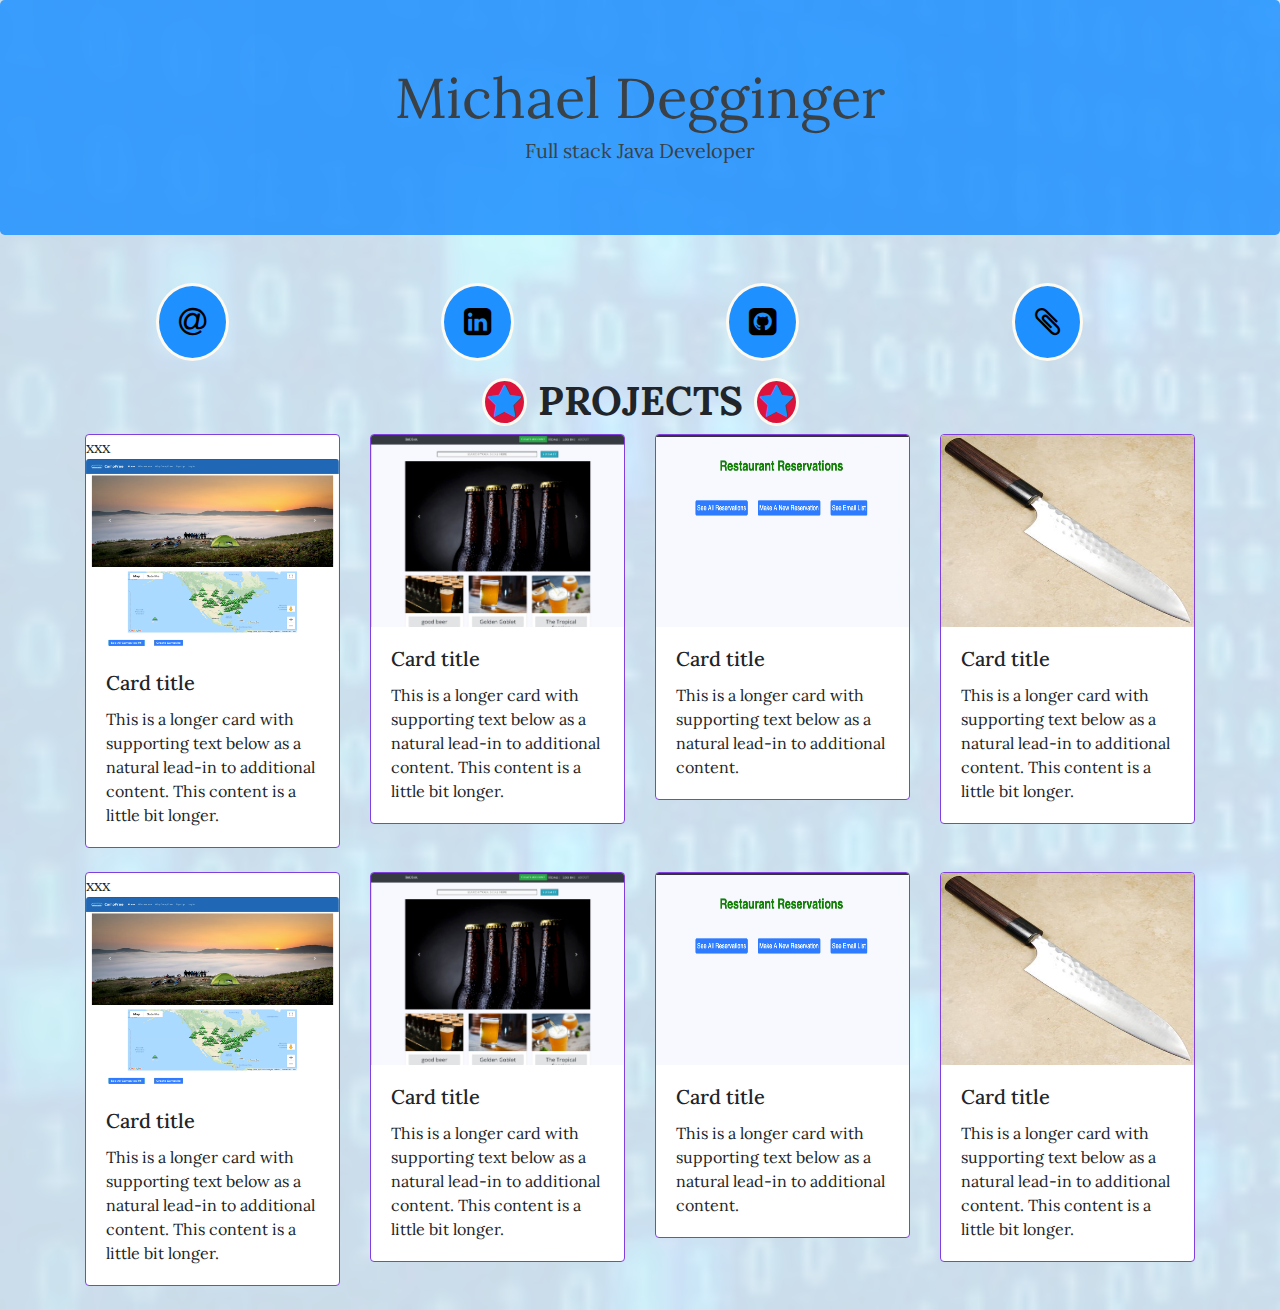
==== index.html @ c69b2dd6 "Added resume button and pdf displayed on resume dot html" ====
<html lang="en">
  <head>
    <meta charset="UTF-8" />
    <meta name="viewport" content="width=device-width, initial-scale=1.0" />
    <title>Document</title>
    <link
      rel="stylesheet"
      href="https://stackpath.bootstrapcdn.com/bootstrap/4.3.1/css/bootstrap.min.css"
      integrity="sha384-ggOyR0iXCbMQv3Xipma34MD+dH/1fQ784/j6cY/iJTQUOhcWr7x9JvoRxT2MZw1T"
      crossorigin="anonymous"
    />

    <link rel="stylesheet" href="style.css" />
    <link
      rel="stylesheet"
      href="https://cdnjs.cloudflare.com/ajax/libs/font-awesome/4.7.0/css/font-awesome.min.css"
    />
  </head>
  <body class='layer'>
    <div class="jumbotron ">
        <div class="container text-center">
          <h1 class="display-4">Michael Degginger</h1>
          <h3 class="lead ">Full stack Java Developer</h3>
          <div class="container-fluid mr-5">
            <div class="container text-center contact">
              <!-- <div>
                  <a href="mailto:michaeldegginger@gmail.com">michaeldegginger@gmail.com<i class=" ml-2 mr-5 fa fa-at fa-2x"></i></a><a href="https://www.linkedin.com/in/michael-degginger-a00b581ab/"
                  >LINKEDIN<i class="ml-2 mr-5 fa fa-linkedin-square fa-2x"></i
                ></a> <a href="https://github.com/therandomfool"
                >GITHUB<i class="ml-2 mr-5 fa fa-github-square fa-2x"></i
              ></a>
              </div> -->
            </div>
          </div>
          
        </div>
      </div>
  
     
      <div class='container-fluid'>
        <div class="container text-center">
            <div class="row">
              <div class="col-sm connect m-3">
                <a href="mailto:michaeldegginger@gmail.com"><i class=" ml-2 mr-5 fa fa-at fa-2x"></i></a>
              </div>
              <div class="col-sm connect m-3">
                <a href="https://www.linkedin.com/in/michael-degginger-a00b581ab/"
                  ><i class="ml-2 mr-5 fa fa-linkedin-square fa-2x"></i
                ></a>
              </div>
              <div class="col-sm connect m-3">
                <a href="https://github.com/therandomfool"
                ><i class="ml-2 mr-5 fa fa-github-square fa-2x"></i
              ></a>
              </div>
              <div class="col-sm connect m-3">
                <a href="resume.html"
                ><i class="ml-2 mr-5 fa fa-paperclip fa-2x"></i></i
              ></a>
              </div>
            </div>
          </div>
      </div>
     

      <div class= 'container-fluid'>
          <h1 class='text-center head'><i class="fa fa-star fa-1x"></i> PROJECTS <i class="fa fa-star fa-1x"></i></h1>
          <div class = 'container'>
            <div class="row row-cols-1 row-cols-md-2">
                <div class="col mb-4">
                  <div class="card">
                      <span>xxx</span>
                    <img src="img/campfree.png" class="card-img-top" alt="...">
                    <div class="card-body">
                      <h5 class="card-title">Card title</h5>
                      <p class="card-text">This is a longer card with supporting text below as a natural lead-in to additional content. This content is a little bit longer.</p>
                    </div>
                  </div>
                </div>
                <div class="col mb-4">
                  <div class="card">
                    <img src="img/Brushr.png" class="card-img-top" alt="...">
                    <div class="card-body">
                      <h5 class="card-title">Card title</h5>
                      <p class="card-text">This is a longer card with supporting text below as a natural lead-in to additional content. This content is a little bit longer.</p>
                    </div>
                  </div>
                </div>
                <div class="col mb-4">
                  <div class="card">
                    <img src="img/reservationTracker.png" class="card-img-top" alt="...">
                    <div class="card-body">
                      <h5 class="card-title">Card title</h5>
                      <p class="card-text">This is a longer card with supporting text below as a natural lead-in to additional content.</p>
                    </div>
                  </div>
                </div>
                <div class="col mb-4">
                  <div class="card">
                    <img src="img/anryu-blue-2-hammered-gyuto-180mm-18.jpeg" class="card-img-top" alt="...">
                    <div class="card-body">
                      <h5 class="card-title">Card title</h5>
                      <p class="card-text">This is a longer card with supporting text below as a natural lead-in to additional content. This content is a little bit longer.</p>
                    </div>
                  </div>
                </div>
              </div>
          </div>
      </div>
      <div class= 'container-fluid'>
        <div class = 'container'>
          <div class="row row-cols-1 row-cols-md-2">
              <div class="col mb-4">
                <div class="card">
                    <span>xxx</span>
                  <img src="img/campfree.png" class="card-img-top" alt="...">
                  <div class="card-body">
                    <h5 class="card-title">Card title</h5>
                    <p class="card-text">This is a longer card with supporting text below as a natural lead-in to additional content. This content is a little bit longer.</p>
                  </div>
                </div>
              </div>
              <div class="col mb-4">
                <div class="card">
                  <img src="img/Brushr.png" class="card-img-top" alt="...">
                  <div class="card-body">
                    <h5 class="card-title">Card title</h5>
                    <p class="card-text">This is a longer card with supporting text below as a natural lead-in to additional content. This content is a little bit longer.</p>
                  </div>
                </div>
              </div>
              <div class="col mb-4">
                <div class="card">
                  <img src="img/reservationTracker.png" class="card-img-top" alt="...">
                  <div class="card-body">
                    <h5 class="card-title">Card title</h5>
                    <p class="card-text">This is a longer card with supporting text below as a natural lead-in to additional content.</p>
                  </div>
                </div>
              </div>
              <div class="col mb-4">
                <div class="card">
                  <img src="img/anryu-blue-2-hammered-gyuto-180mm-18.jpeg" class="card-img-top" alt="...">
                  <div class="card-body">
                    <h5 class="card-title">Card title</h5>
                    <p class="card-text">This is a longer card with supporting text below as a natural lead-in to additional content. This content is a little bit longer.</p>
                  </div>
                </div>
              </div>
            </div>
        </div>
    </div>

      
    <script src="home.js"></script>
    <script
      src="https://code.jquery.com/jquery-3.3.1.slim.min.js"
      integrity="sha384-q8i/X+965DzO0rT7abK41JStQIAqVgRVzpbzo5smXKp4YfRvH+8abtTE1Pi6jizo"
      crossorigin="anonymous"
    ></script>
    <script
      src="https://cdnjs.cloudflare.com/ajax/libs/popper.js/1.14.7/umd/popper.min.js"
      integrity="sha384-UO2eT0CpHqdSJQ6hJty5KVphtPhzWj9WO1clHTMGa3JDZwrnQq4sF86dIHNDz0W1"
      crossorigin="anonymous"
    ></script>
    <script
      src="https://stackpath.bootstrapcdn.com/bootstrap/4.3.1/js/bootstrap.min.js"
      integrity="sha384-JjSmVgyd0p3pXB1rRibZUAYoIIy6OrQ6VrjIEaFf/nJGzIxFDsf4x0xIM+B07jRM"
      crossorigin="anonymous"
    ></script>
  </body>
</html>





<!-- <div class='reverse'>
    <h5>Hobbies</h5>
    <i class="fas fa-dog fa-7x  "></i>
    <i class="fas fa-book-open mr-3 fa-2x"></i>
    <i class="fas fa-code mr-3 fa-2x"></i>
    <i class="fas fa-music mr-3 fa-2x"></i>
    <i class="fas fa-hiking mr-3 fa-2x"></i>
    <i class="fas fa-campground mr-3 fa-2x"></i>
    <i class="fas fa-fish mr-3 fa-2x"></i
    ><i class="fas fa-utensils mr-3 fa-2x"></i>
    <i class="fas fa-coffee mr-3 fa-2x"></i>
    <i class="fas fa-beer mr-3 fa-2x"></i
    ><i class="fas fa-laugh fa-2x"></i>
  </div> -->
---- style.css ----
@import url('https://fonts.googleapis.com/css2?family=Lora:ital,wght@0,400;0,500;0,600;0,700;1,400;1,500;1,600;1,700&display=swap');

body{
    background-image: url("img/background.jpeg");
    background-size: cover;
    position: relative;
    background-color: rgba(240,248,255,0.9);
    background-blend-mode:soft-light;
    box-sizing: border-box;
    font-family: 'Lora', serif;
}

i.fa {
    background: dodgerblue;
    padding:20px;
    border: 3px solid floralwhite;
    border-radius: 50%;
  
  }
.div
{
    z-index: 100;
}

.fa, a
{
color: black;
}

.card img 
{
    min-height: 12em;
    max-height: 12em;
    max-width: 100%;
    /* border:3px double black ; */
   
}

.card
{
border:1px ridge #8140dd ;
z-index: 1;
}
.card:hover {
    -ms-transform: scale(1.5); /* IE 9 */
    -webkit-transform: scale(1.5); /* Safari 3-8 */
    transform: scale(1.45); 
    transition: transform 1s ease;
    z-index: 100;
    overflow: hidden;
  }

  .connect:hover {
    -ms-transform: scale(1.5); /* IE 9 */
    -webkit-transform: scale(1.5); /* Safari 3-8 */
    transform: scale(1.45); 
    transition: transform 1s ease;
    z-index: 100;
    overflow: hidden;
  }

.jumbotron
{
background-color: dodgerblue;
opacity: 85%;
}

.head
{
font-weight: 800;
font-stretch: expanded;
}

.head .fa
{
font-size: .9em;
padding: 3px;
background-color: crimson;
color: dodgerblue;
border: 3px solid floralwhite;
}
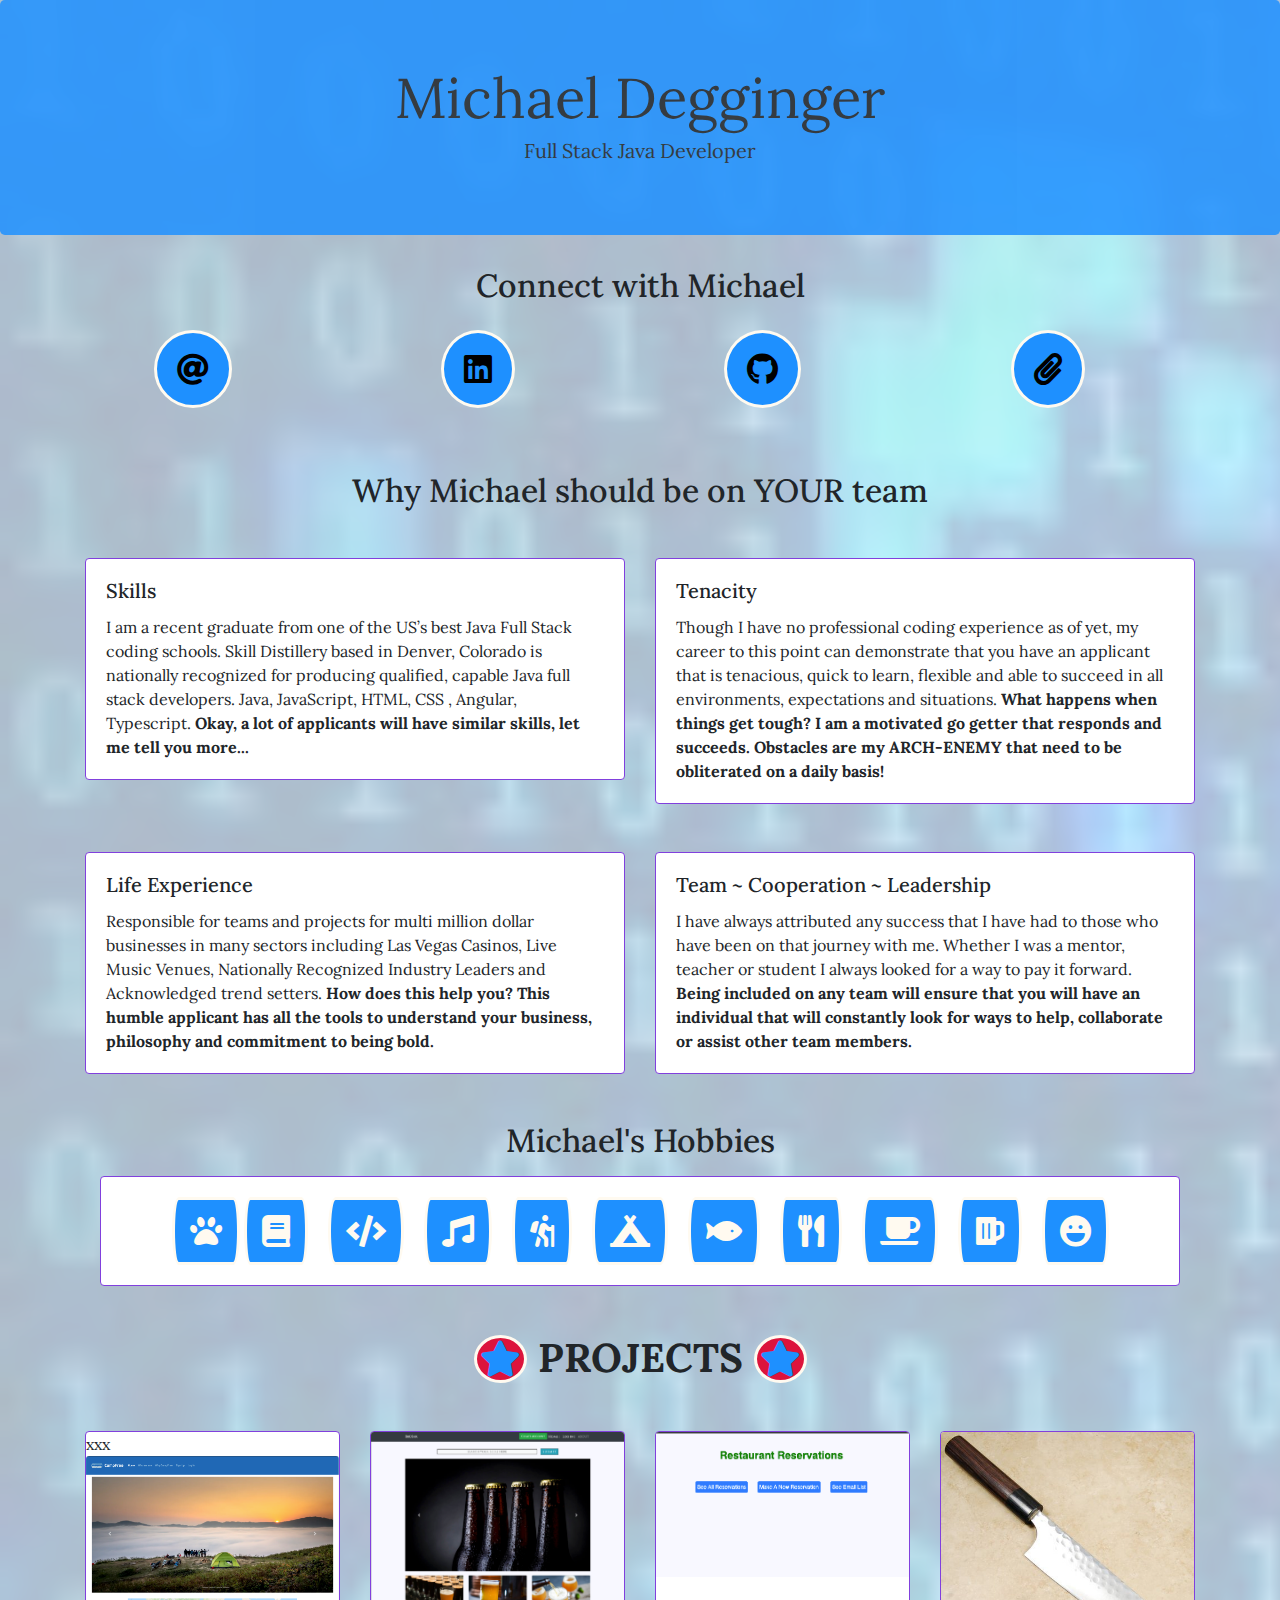
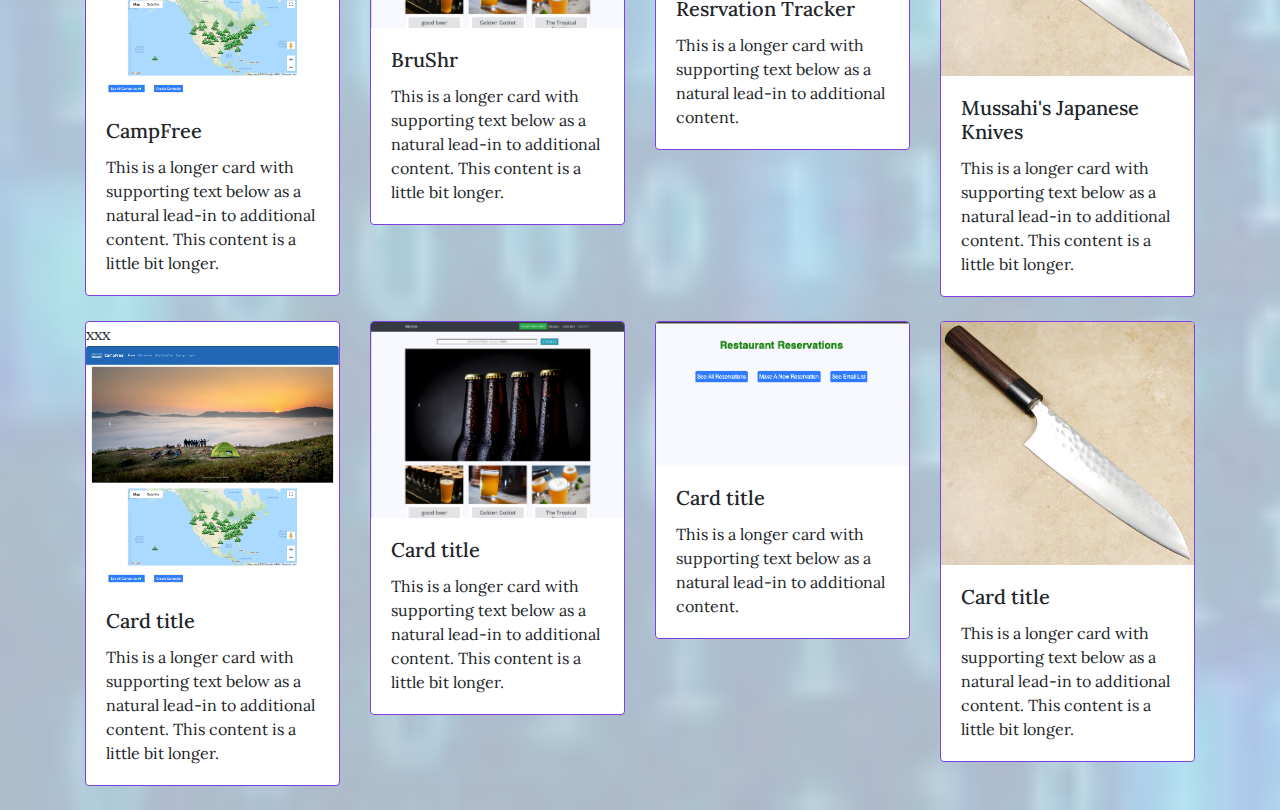
==== commit 4f51aa19: "font awesome icon solution" ====
--- a/index.html
+++ b/index.html
@@ -3,6 +3,7 @@
     <meta charset="UTF-8" />
     <meta name="viewport" content="width=device-width, initial-scale=1.0" />
     <title>Document</title>
+    <link rel="stylesheet" href="https://use.fontawesome.com/releases/v5.8.1/css/all.css" />
     <link
       rel="stylesheet"
       href="https://stackpath.bootstrapcdn.com/bootstrap/4.3.1/css/bootstrap.min.css"
@@ -11,16 +12,14 @@
     />
 
     <link rel="stylesheet" href="style.css" />
-    <link
-      rel="stylesheet"
-      href="https://cdnjs.cloudflare.com/ajax/libs/font-awesome/4.7.0/css/font-awesome.min.css"
-    />
+    
+    
   </head>
   <body class='layer'>
     <div class="jumbotron ">
         <div class="container text-center">
           <h1 class="display-4">Michael Degginger</h1>
-          <h3 class="lead ">Full stack Java Developer</h3>
+          <h3 class="lead ">Full Stack Java Developer</h3>
           <div class="container-fluid mr-5">
             <div class="container text-center contact">
               <!-- <div>
@@ -38,6 +37,7 @@
   
      
       <div class='container-fluid'>
+          <h2 class= 'text-center'>Connect with Michael</h2>
         <div class="container text-center">
             <div class="row">
               <div class="col-sm connect m-3">
@@ -45,12 +45,12 @@
               </div>
               <div class="col-sm connect m-3">
                 <a href="https://www.linkedin.com/in/michael-degginger-a00b581ab/"
-                  ><i class="ml-2 mr-5 fa fa-linkedin-square fa-2x"></i
+                  ><i class="ml-2 mr-5 fab fa-linkedin fa-2x"></i
                 ></a>
               </div>
               <div class="col-sm connect m-3">
                 <a href="https://github.com/therandomfool"
-                ><i class="ml-2 mr-5 fa fa-github-square fa-2x"></i
+                ><i class="ml-2 mr-5 fab fa-github fa-2x"></i
               ></a>
               </div>
               <div class="col-sm connect m-3">
@@ -61,45 +61,113 @@
             </div>
           </div>
       </div>
+
+      <div class='container-fluid mt-5'>
+        <h2 class= 'text-center mb-5'>Why Michael should be on YOUR team</h2>
+          <div class='container'>
+            <div class="row">
+                <div class="col-sm-6">
+                  <div class="card">
+                    <div class="card-body">
+                      <h5 class="card-title">Skills</h5>
+                      <p class="card-text">I am a recent graduate from one of the US’s best Java Full Stack coding schools. Skill Distillery based in Denver, Colorado is nationally recognized for producing qualified, capable Java full stack developers. Java, JavaScript, HTML, CSS , Angular, Typescript. <strong>Okay, a lot of applicants will have similar skills, let me tell you more...</strong></p>
+                    </div>
+                  </div>
+                </div>
+                <div class="col-sm-6">
+                  <div class="card">
+                    <div class="card-body">
+                      <h5 class="card-title">Tenacity</h5>
+                      <p class="card-text">Though I have no professional coding experience as of yet, my career to this point can demonstrate that you have an applicant that is tenacious, quick to learn, flexible and able to succeed in all environments, expectations and situations. <strong>W​hat happens when things get tough? I am a motivated go getter that responds and succeeds. Obstacles are my ARCH-ENEMY that need to be obliterated on a daily basis!</strong></p>
+                    </div>
+                  </div>
+                </div>
+              </div>
+              <div class="row mt-5 mb-5">
+                <div class="col-sm-6">
+                  <div class="card">
+                    <div class="card-body">
+                      <h5 class="card-title">Life Experience</h5>
+                      <p class="card-text">Responsible for teams and projects for multi million dollar businesses in many sectors including Las Vegas Casinos, Live Music Venues, Nationally Recognized Industry Leaders and Acknowledged trend setters. <strong>H​ow does this help you? This humble applicant has all the tools to understand your business, philosophy and commitment to being bold.</strong></p>
+                    </div>
+                  </div>
+                </div>
+                <div class="col-sm-6">
+                  <div class="card">
+                    <div class="card-body">
+                      <h5 class="card-title">Team ~ Cooperation ~ Leadership</h5>
+                      <p class="card-text">I have always attributed any success that I have had to those who have been on that journey with me. Whether I was a mentor, teacher or student I always looked for a way to pay it forward.​ <strong>Being included on any team will ensure that you will have an individual that will constantly look for ways to help, collaborate or assist other team members.</strong></p>
+                    </div>
+                  </div>
+                </div>
+              </div>
+          </div>
+      </div>
+
+      <div class='container-fluid mb-5'>
+          <h2 class='text-center mb-3'>Michael's Hobbies</h2>
+          <div class='container'>
+            <div class="col-sm-12">
+                <div class="card">
+                  <div class="card-body text-center">
+                    <i class="fa fa-paw fa-2x"></i>
+                    <i class="fa fa-book mr-3 fa-2x"></i>
+                    <i class="fa fa-code mr-3 fa-2x"></i>
+                    <i class="fa fa-music mr-3 fa-2x"></i>
+                    <i class="fa fa-hiking mr-3 fa-2x"></i>
+                    <i class="fa fa-campground mr-3 fa-2x"></i>
+                    <i class="fa fa-fish mr-3 fa-2x"></i>  
+                    <i class="fa fa-utensils mr-3 fa-2x"></i>
+                    <i class="fa fa-coffee mr-3 fa-2x"></i>
+                    <i class="fa fa-beer mr-3 fa-2x"></i>
+                  <i class="fa fa-laugh fa-2x"></i>
+                   
+                  </div>
+                </div>
+              </div>
+          </div>
+      </div>
+
+
      
 
       <div class= 'container-fluid'>
-          <h1 class='text-center head'><i class="fa fa-star fa-1x"></i> PROJECTS <i class="fa fa-star fa-1x"></i></h1>
+          <h1 class='text-center head mb-5'><i class="fa fa-star fa-1x"></i> PROJECTS <i class="fa fa-star fa-1x"></i></h1>
           <div class = 'container'>
             <div class="row row-cols-1 row-cols-md-2">
                 <div class="col mb-4">
-                  <div class="card">
+                  <div class="card hover">
                       <span>xxx</span>
                     <img src="img/campfree.png" class="card-img-top" alt="...">
                     <div class="card-body">
-                      <h5 class="card-title">Card title</h5>
+                      <h5 class="card-title">CampFree</h5>
                       <p class="card-text">This is a longer card with supporting text below as a natural lead-in to additional content. This content is a little bit longer.</p>
                     </div>
                   </div>
                 </div>
                 <div class="col mb-4">
-                  <div class="card">
+                  <div class="card hover">
                     <img src="img/Brushr.png" class="card-img-top" alt="...">
                     <div class="card-body">
-                      <h5 class="card-title">Card title</h5>
+                      <h5 class="card-title">BruShr</h5>
                       <p class="card-text">This is a longer card with supporting text below as a natural lead-in to additional content. This content is a little bit longer.</p>
                     </div>
                   </div>
                 </div>
                 <div class="col mb-4">
-                  <div class="card">
+                  <div class="card hover">
                     <img src="img/reservationTracker.png" class="card-img-top" alt="...">
                     <div class="card-body">
-                      <h5 class="card-title">Card title</h5>
+                      <h5 class="card-title">Resrvation Tracker</h5>
                       <p class="card-text">This is a longer card with supporting text below as a natural lead-in to additional content.</p>
                     </div>
                   </div>
                 </div>
                 <div class="col mb-4">
-                  <div class="card">
+                  <div class="card hover">
                     <img src="img/anryu-blue-2-hammered-gyuto-180mm-18.jpeg" class="card-img-top" alt="...">
                     <div class="card-body">
-                      <h5 class="card-title">Card title</h5>
+                      <h5 class="card-title">Mussahi's Japanese Knives</h5>
                       <p class="card-text">This is a longer card with supporting text below as a natural lead-in to additional content. This content is a little bit longer.</p>
                     </div>
                   </div>
@@ -111,7 +179,7 @@
         <div class = 'container'>
           <div class="row row-cols-1 row-cols-md-2">
               <div class="col mb-4">
-                <div class="card">
+                <div class="card hover">
                     <span>xxx</span>
                   <img src="img/campfree.png" class="card-img-top" alt="...">
                   <div class="card-body">
@@ -121,7 +189,7 @@
                 </div>
               </div>
               <div class="col mb-4">
-                <div class="card">
+                <div class="card hover">
                   <img src="img/Brushr.png" class="card-img-top" alt="...">
                   <div class="card-body">
                     <h5 class="card-title">Card title</h5>
@@ -130,7 +198,7 @@
                 </div>
               </div>
               <div class="col mb-4">
-                <div class="card">
+                <div class="card hover">
                   <img src="img/reservationTracker.png" class="card-img-top" alt="...">
                   <div class="card-body">
                     <h5 class="card-title">Card title</h5>
@@ -139,7 +207,7 @@
                 </div>
               </div>
               <div class="col mb-4">
-                <div class="card">
+                <div class="card hover">
                   <img src="img/anryu-blue-2-hammered-gyuto-180mm-18.jpeg" class="card-img-top" alt="...">
                   <div class="card-body">
                     <h5 class="card-title">Card title</h5>
--- a/style.css
+++ b/style.css
@@ -4,7 +4,7 @@
     background-image: url("img/background.jpeg");
     background-size: cover;
     position: relative;
-    background-color: rgba(240,248,255,0.9);
+    background-color: rgba(240,248,255,0.76);
     background-blend-mode:soft-light;
     box-sizing: border-box;
     font-family: 'Lora', serif;
@@ -17,6 +17,25 @@
     border-radius: 50%;
   
   }
+
+  i.fab {
+    background: dodgerblue;
+    padding:20px;
+    border: 3px solid floralwhite;
+    border-radius: 50%;
+  
+  }
+
+.card-body i
+{
+    font-size: 2em;
+    background: dodgerblue;
+    padding:15px;
+   
+    border-radius: 10% / 50%;
+    color: floralwhite;   
+}
+
 .div
 {
     z-index: 100;
@@ -29,19 +48,16 @@
 
 .card img 
 {
-    min-height: 12em;
-    max-height: 12em;
     max-width: 100%;
-    /* border:3px double black ; */
-   
+    height: auto;
 }
 
 .card
 {
 border:1px ridge #8140dd ;
-z-index: 1;
+
 }
-.card:hover {
+.hover:hover {
     -ms-transform: scale(1.5); /* IE 9 */
     -webkit-transform: scale(1.5); /* Safari 3-8 */
     transform: scale(1.45); 
@@ -81,7 +97,22 @@
 }
 
 
+@media screen and (max-width:768px) {
+    img {
+        width:100%;
+    }
+    .container {
+        max-width:100%;
+        width: 100%;
+    }
+    .col-md-3{
+        width:100%;
+        float:left;
+        margin:0;
+    }
+    }
+
+    
 
 
 
-
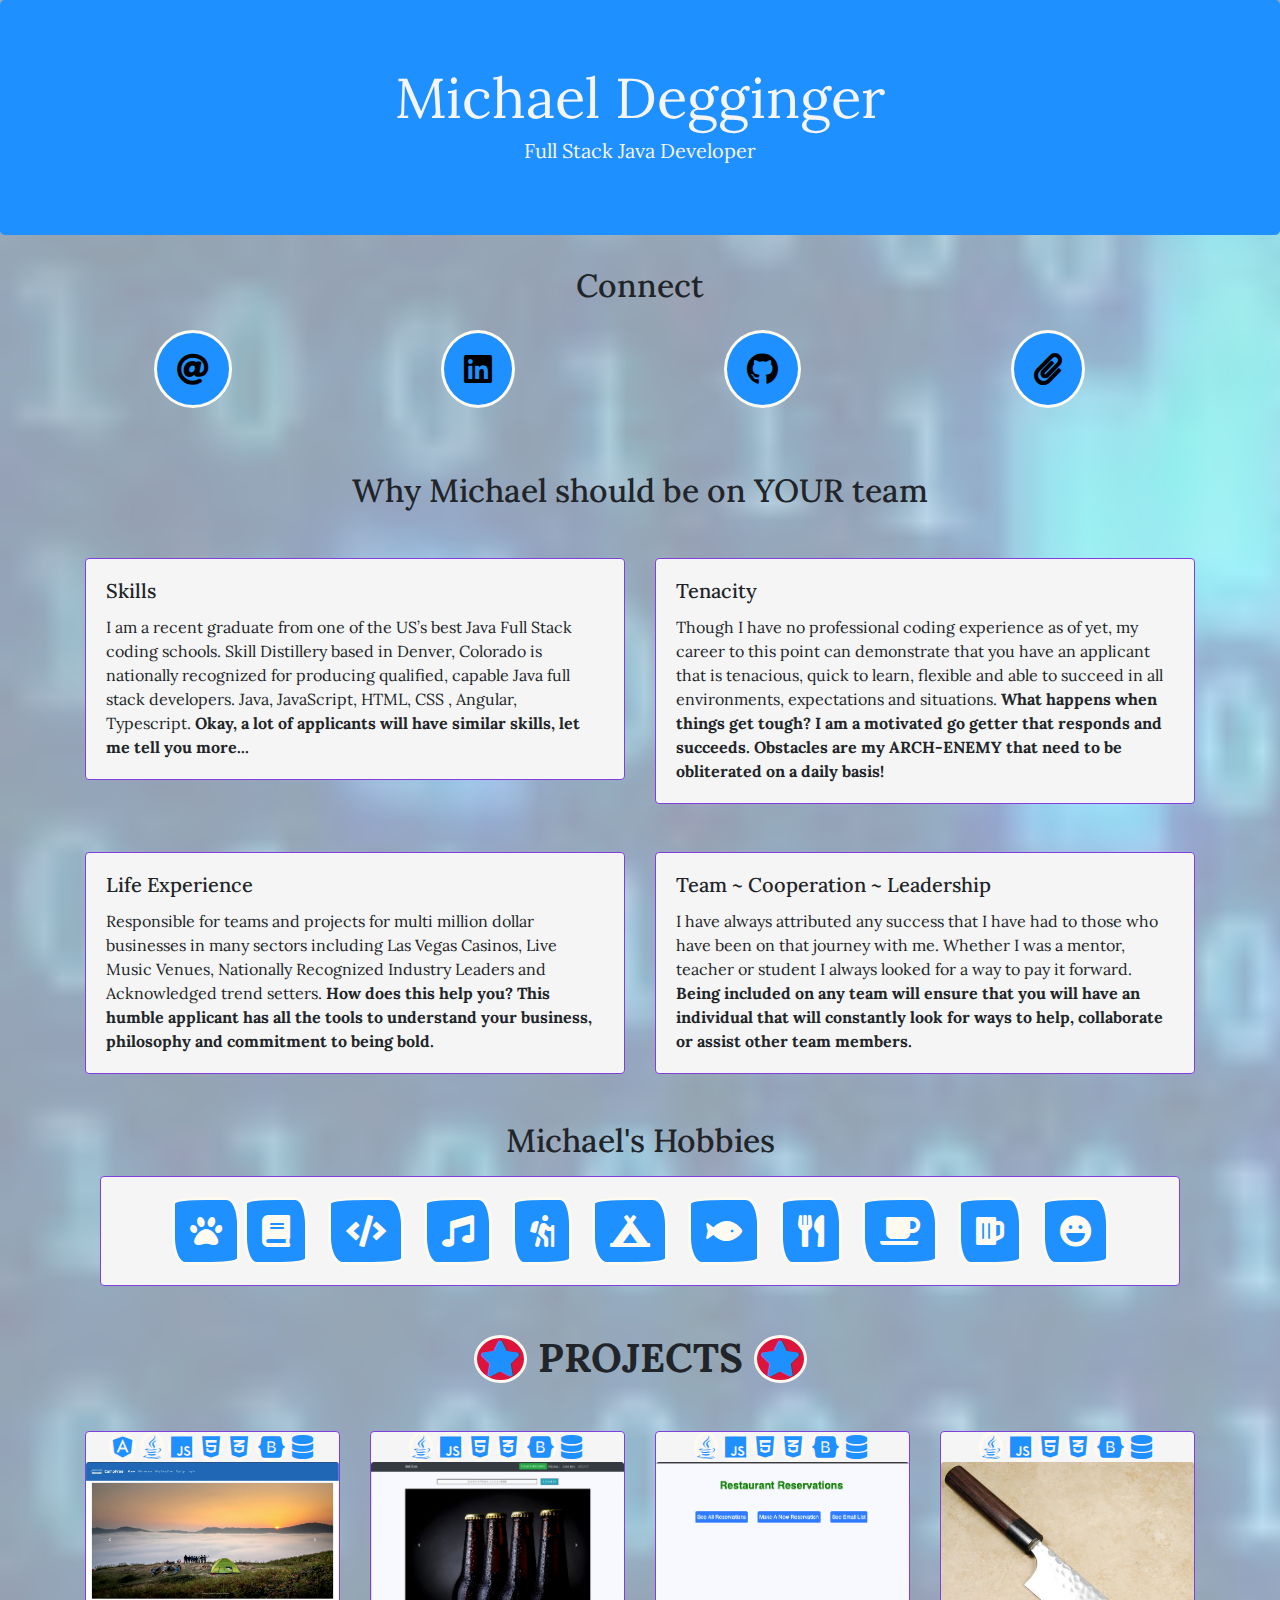
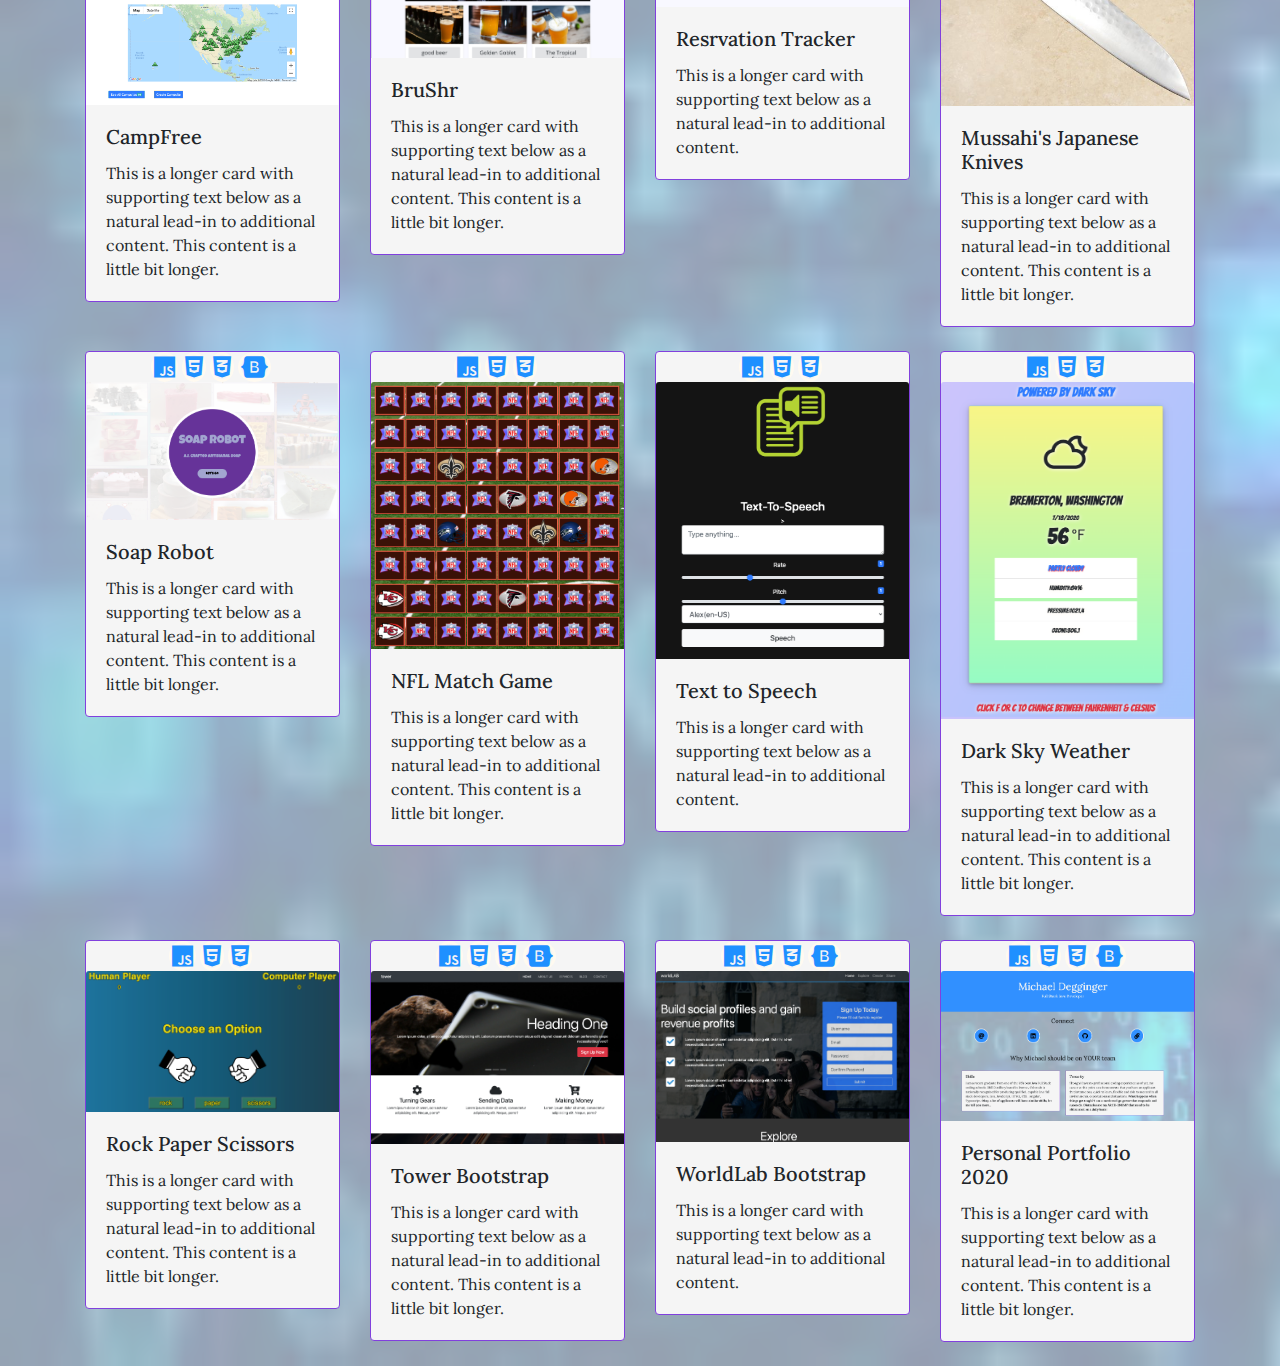
==== commit 80825893: "projects flushed out" ====
--- a/index.html
+++ b/index.html
@@ -37,7 +37,7 @@
   
      
       <div class='container-fluid'>
-          <h2 class= 'text-center'>Connect with Michael</h2>
+          <h2 class= 'text-center'>Connect</h2>
         <div class="container text-center">
             <div class="row">
               <div class="col-sm connect m-3">
@@ -137,7 +137,7 @@
             <div class="row row-cols-1 row-cols-md-2">
                 <div class="col mb-4">
                   <div class="card hover">
-                      <span>xxx</span>
+                      <span class='text-center'><i class="fab fa-angular mr-1"></i><i class="fab fa-java mr-1"></i><i class="fab fa-js mr-1"></i><i class="fab fa-html5 mr-1"></i><i class="fab fa-css3-alt mr-1"></i><i class="fab fa-bootstrap mr-1"></i><i class="fas fa-database mr-1"></i></span>
                     <img src="img/campfree.png" class="card-img-top" alt="...">
                     <div class="card-body">
                       <h5 class="card-title">CampFree</h5>
@@ -147,6 +147,7 @@
                 </div>
                 <div class="col mb-4">
                   <div class="card hover">
+                    <span class='text-center'><i class="fab fa-java mr-1"></i><i class="fab fa-js mr-1"></i><i class="fab fa-html5 mr-1"></i><i class="fab fa-css3-alt mr-1"></i><i class="fab fa-bootstrap mr-1"></i><i class="fas fa-database mr-1"></i></span>
                     <img src="img/Brushr.png" class="card-img-top" alt="...">
                     <div class="card-body">
                       <h5 class="card-title">BruShr</h5>
@@ -156,6 +157,7 @@
                 </div>
                 <div class="col mb-4">
                   <div class="card hover">
+                      <span class='text-center'><i class="fab fa-java mr-1"></i><i class="fab fa-js mr-1"></i><i class="fab fa-html5 mr-1"></i><i class="fab fa-css3-alt mr-1"></i><i class="fab fa-bootstrap mr-1"></i><i class="fas fa-database mr-1"></i></span>
                     <img src="img/reservationTracker.png" class="card-img-top" alt="...">
                     <div class="card-body">
                       <h5 class="card-title">Resrvation Tracker</h5>
@@ -165,6 +167,7 @@
                 </div>
                 <div class="col mb-4">
                   <div class="card hover">
+                    <span class='text-center'><i class="fab fa-java mr-1"></i><i class="fab fa-js mr-1"></i><i class="fab fa-html5 mr-1"></i><i class="fab fa-css3-alt mr-1"></i><i class="fab fa-bootstrap mr-1"></i><i class="fas fa-database mr-1"></i></span>
                     <img src="img/anryu-blue-2-hammered-gyuto-180mm-18.jpeg" class="card-img-top" alt="...">
                     <div class="card-body">
                       <h5 class="card-title">Mussahi's Japanese Knives</h5>
@@ -180,37 +183,86 @@
           <div class="row row-cols-1 row-cols-md-2">
               <div class="col mb-4">
                 <div class="card hover">
-                    <span>xxx</span>
-                  <img src="img/campfree.png" class="card-img-top" alt="...">
-                  <div class="card-body">
-                    <h5 class="card-title">Card title</h5>
-                    <p class="card-text">This is a longer card with supporting text below as a natural lead-in to additional content. This content is a little bit longer.</p>
-                  </div>
-                </div>
-              </div>
-              <div class="col mb-4">
-                <div class="card hover">
-                  <img src="img/Brushr.png" class="card-img-top" alt="...">
-                  <div class="card-body">
-                    <h5 class="card-title">Card title</h5>
-                    <p class="card-text">This is a longer card with supporting text below as a natural lead-in to additional content. This content is a little bit longer.</p>
-                  </div>
-                </div>
-              </div>
-              <div class="col mb-4">
-                <div class="card hover">
-                  <img src="img/reservationTracker.png" class="card-img-top" alt="...">
-                  <div class="card-body">
-                    <h5 class="card-title">Card title</h5>
+                    <span class='text-center'><i class="fab fa-js mr-1"></i><i class="fab fa-html5 mr-1"></i><i class="fab fa-css3-alt mr-1"></i><i class="fab fa-bootstrap mr-1"></i></span>
+                  <img src="img/soaprobot.png" class="card-img-top" alt="...">
+                  <div class="card-body">
+                    <h5 class="card-title">Soap Robot</h5>
+                    <p class="card-text">This is a longer card with supporting text below as a natural lead-in to additional content. This content is a little bit longer.</p>
+                  </div>
+                </div>
+              </div>
+              <div class="col mb-4">
+                <div class="card hover">
+                    <span class='text-center'><i class="fab fa-js mr-1"></i><i class="fab fa-html5 mr-1"></i><i class="fab fa-css3-alt mr-1"></i></span>
+                  <img src="img/nflmatch.png" class="card-img-top" alt="...">
+                  <div class="card-body">
+                    <h5 class="card-title">NFL Match Game</h5>
+                    <p class="card-text">This is a longer card with supporting text below as a natural lead-in to additional content. This content is a little bit longer.</p>
+                  </div>
+                </div>
+              </div>
+              <div class="col mb-4">
+                <div class="card hover">
+                    <span class='text-center'><i class="fab fa-js mr-1"></i><i class="fab fa-html5 mr-1"></i><i class="fab fa-css3-alt mr-1"></i></span>
+                  <img src="img/tts.png" class="card-img-top" alt="...">
+                  <div class="card-body">
+                    <h5 class="card-title">Text to Speech</h5>
                     <p class="card-text">This is a longer card with supporting text below as a natural lead-in to additional content.</p>
                   </div>
                 </div>
               </div>
               <div class="col mb-4">
                 <div class="card hover">
-                  <img src="img/anryu-blue-2-hammered-gyuto-180mm-18.jpeg" class="card-img-top" alt="...">
-                  <div class="card-body">
-                    <h5 class="card-title">Card title</h5>
+                    <span class='text-center'><i class="fab fa-js mr-1"></i><i class="fab fa-html5 mr-1"></i><i class="fab fa-css3-alt mr-1"></i></span>
+                  <img src="img/darksky.png" class="card-img-top" alt="...">
+                  <div class="card-body">
+                    <h5 class="card-title">Dark Sky Weather</h5>
+                    <p class="card-text">This is a longer card with supporting text below as a natural lead-in to additional content. This content is a little bit longer.</p>
+                  </div>
+                </div>
+              </div>
+            </div>
+        </div>
+    </div>
+    <div class= 'container-fluid'>
+        <div class = 'container'>
+          <div class="row row-cols-1 row-cols-md-2">
+              <div class="col mb-4">
+                <div class="card hover">
+                    <span class='text-center'><i class="fab fa-js mr-1"></i><i class="fab fa-html5 mr-1"></i><i class="fab fa-css3-alt mr-1"></i></span>
+                  <img src="img/rockpaperscissors.png" class="card-img-top" alt="...">
+                  <div class="card-body">
+                    <h5 class="card-title">Rock Paper Scissors</h5>
+                    <p class="card-text">This is a longer card with supporting text below as a natural lead-in to additional content. This content is a little bit longer.</p>
+                  </div>
+                </div>
+              </div>
+              <div class="col mb-4">
+                <div class="card hover">
+                    <span class='text-center'><i class="fab fa-js mr-1"></i><i class="fab fa-html5 mr-1"></i><i class="fab fa-css3-alt mr-1"></i><i class="fab fa-bootstrap mr-1"></i></span>
+                  <img src="img/tower.png" class="card-img-top" alt="...">
+                  <div class="card-body">
+                    <h5 class="card-title">Tower Bootstrap</h5>
+                    <p class="card-text">This is a longer card with supporting text below as a natural lead-in to additional content. This content is a little bit longer.</p>
+                  </div>
+                </div>
+              </div>
+              <div class="col mb-4">
+                <div class="card hover">
+                    <span class='text-center'><i class="fab fa-js mr-1"></i><i class="fab fa-html5 mr-1"></i><i class="fab fa-css3-alt mr-1"></i><i class="fab fa-bootstrap mr-1"></i></span>
+                  <img src="img/worldlab.png" class="card-img-top" alt="...">
+                  <div class="card-body">
+                    <h5 class="card-title">WorldLab Bootstrap</h5>
+                    <p class="card-text">This is a longer card with supporting text below as a natural lead-in to additional content.</p>
+                  </div>
+                </div>
+              </div>
+              <div class="col mb-4">
+                <div class="card hover">
+                    <span class='text-center'><i class="fab fa-js mr-1"></i><i class="fab fa-html5 mr-1"></i><i class="fab fa-css3-alt mr-1"></i><i class="fab fa-bootstrap mr-1"></i></span>
+                  <img src="img/portfolio2020.png" class="card-img-top" alt="...">
+                  <div class="card-body">
+                    <h5 class="card-title">Personal Portfolio 2020</h5>
                     <p class="card-text">This is a longer card with supporting text below as a natural lead-in to additional content. This content is a little bit longer.</p>
                   </div>
                 </div>
@@ -236,6 +288,35 @@
       integrity="sha384-JjSmVgyd0p3pXB1rRibZUAYoIIy6OrQ6VrjIEaFf/nJGzIxFDsf4x0xIM+B07jRM"
       crossorigin="anonymous"
     ></script>
+
+    <script>
+        //Get the current year for the copyright
+        $('#year').text(new Date().getFullYear());
+
+        // INIT scroll spy
+        $('body').scrollspy({
+            target: '#main-nav'
+        });
+
+        $('#main-nav a').on('click', function (e) {
+            // Check for a hash value
+            if (this.hash !== '') {
+                // Prevent default behavior
+                e.preventDefault();
+
+                // Store hash
+                const hash = this.hash;
+
+                // Animate smooth scroll
+                $('html, body').animate({
+                    scrollTop: $(hash).offset().top
+                }, 800, function () {
+                    // Add hash to URL after scroll
+                    window.location.hash = hash;
+                });
+            }
+        });
+    </script>
   </body>
 </html>
 
--- a/style.css
+++ b/style.css
@@ -4,7 +4,7 @@
     background-image: url("img/background.jpeg");
     background-size: cover;
     position: relative;
-    background-color: rgba(240,248,255,0.76);
+    background-color: rgba(240,248,255,0.66);
     background-blend-mode:soft-light;
     box-sizing: border-box;
     font-family: 'Lora', serif;
@@ -26,13 +26,23 @@
   
   }
 
+  span i
+  {
+    background: none !important;
+    padding: 0px !important;
+    border: none;
+    font-size: 1.5em;
+    color: dodgerblue;
+    
+  }
+
 .card-body i
 {
     font-size: 2em;
     background: dodgerblue;
     padding:15px;
-   
-    border-radius: 10% / 50%;
+    border-radius: 50% 20% / 10% 40%;
+    /* border-radius: 10% / 50%; */
     color: floralwhite;   
 }
 
@@ -55,6 +65,7 @@
 .card
 {
 border:1px ridge #8140dd ;
+background-color: whitesmoke;
 
 }
 .hover:hover {
@@ -66,7 +77,7 @@
     overflow: hidden;
   }
 
-  .connect:hover {
+.connect:hover {
     -ms-transform: scale(1.5); /* IE 9 */
     -webkit-transform: scale(1.5); /* Safari 3-8 */
     transform: scale(1.45); 
@@ -78,7 +89,8 @@
 .jumbotron
 {
 background-color: dodgerblue;
-opacity: 85%;
+/* opacity: 85%; */
+color: whitesmoke;
 }
 
 .head
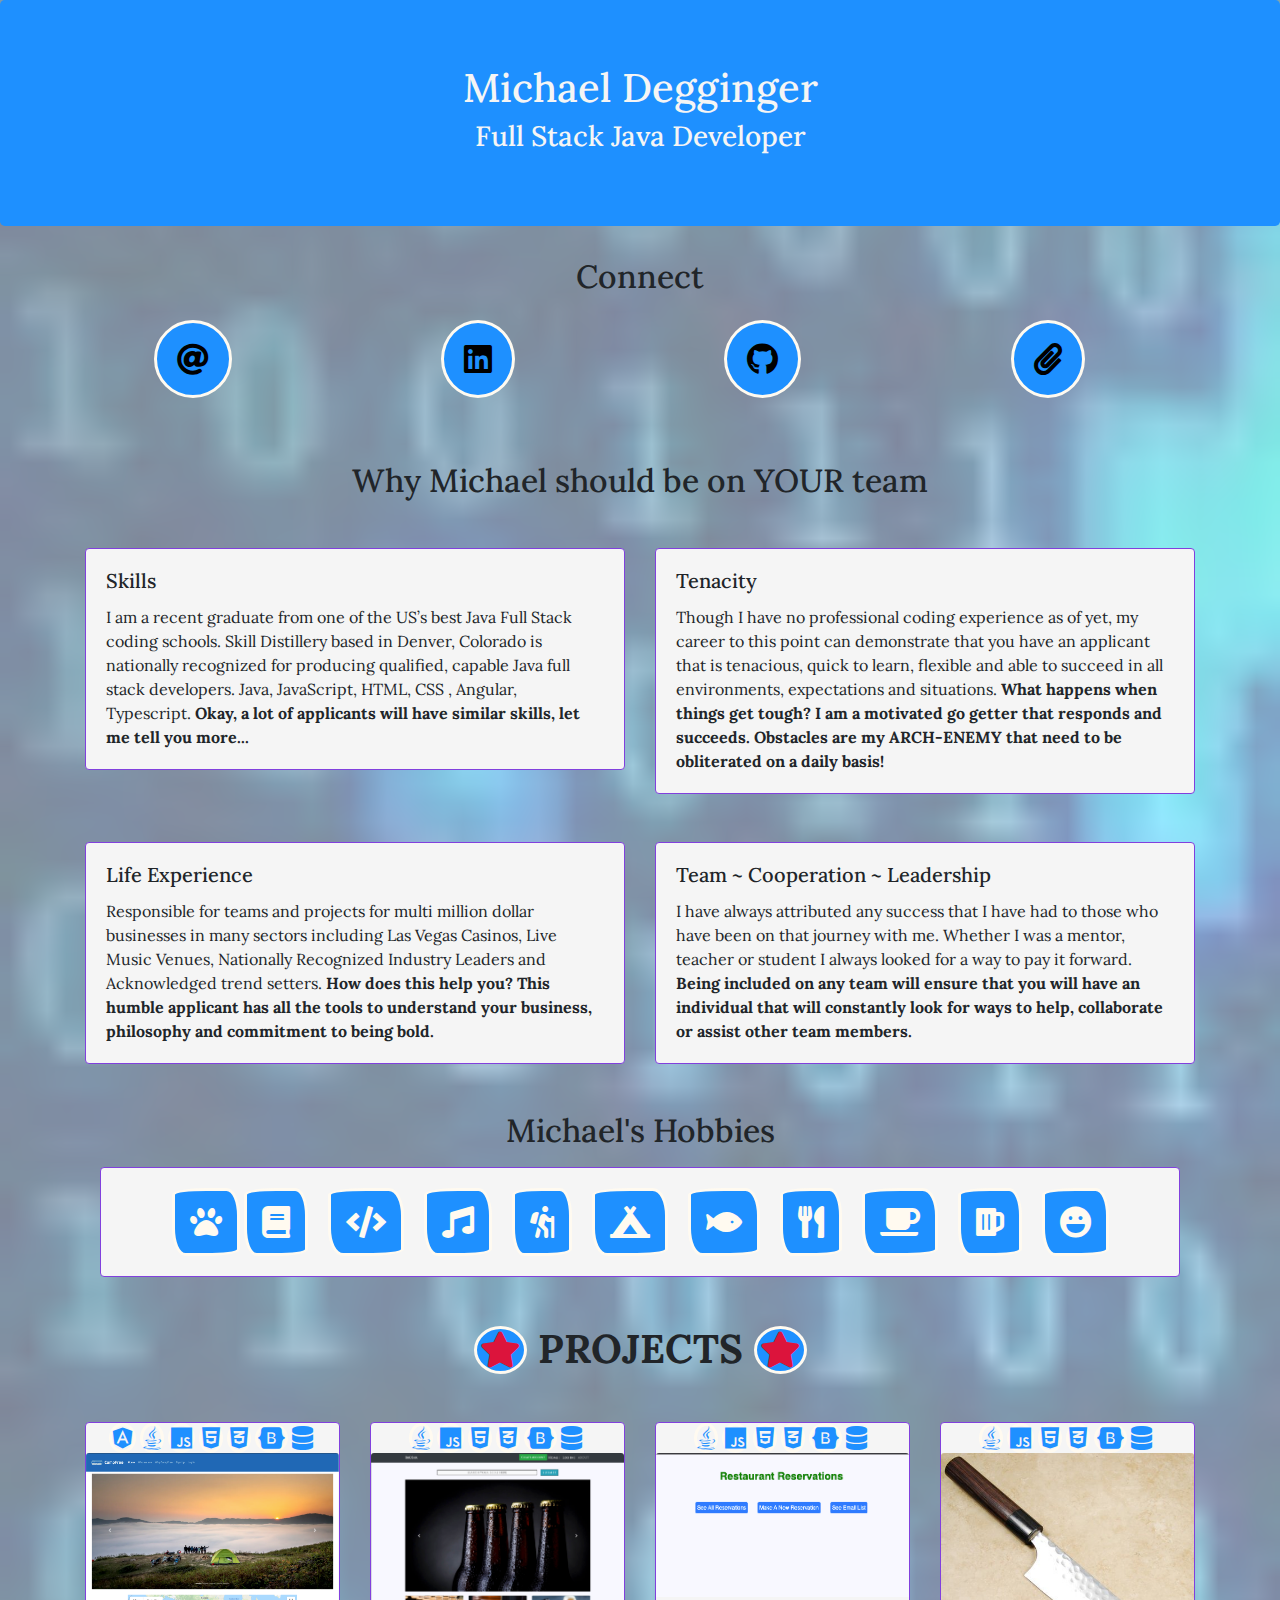
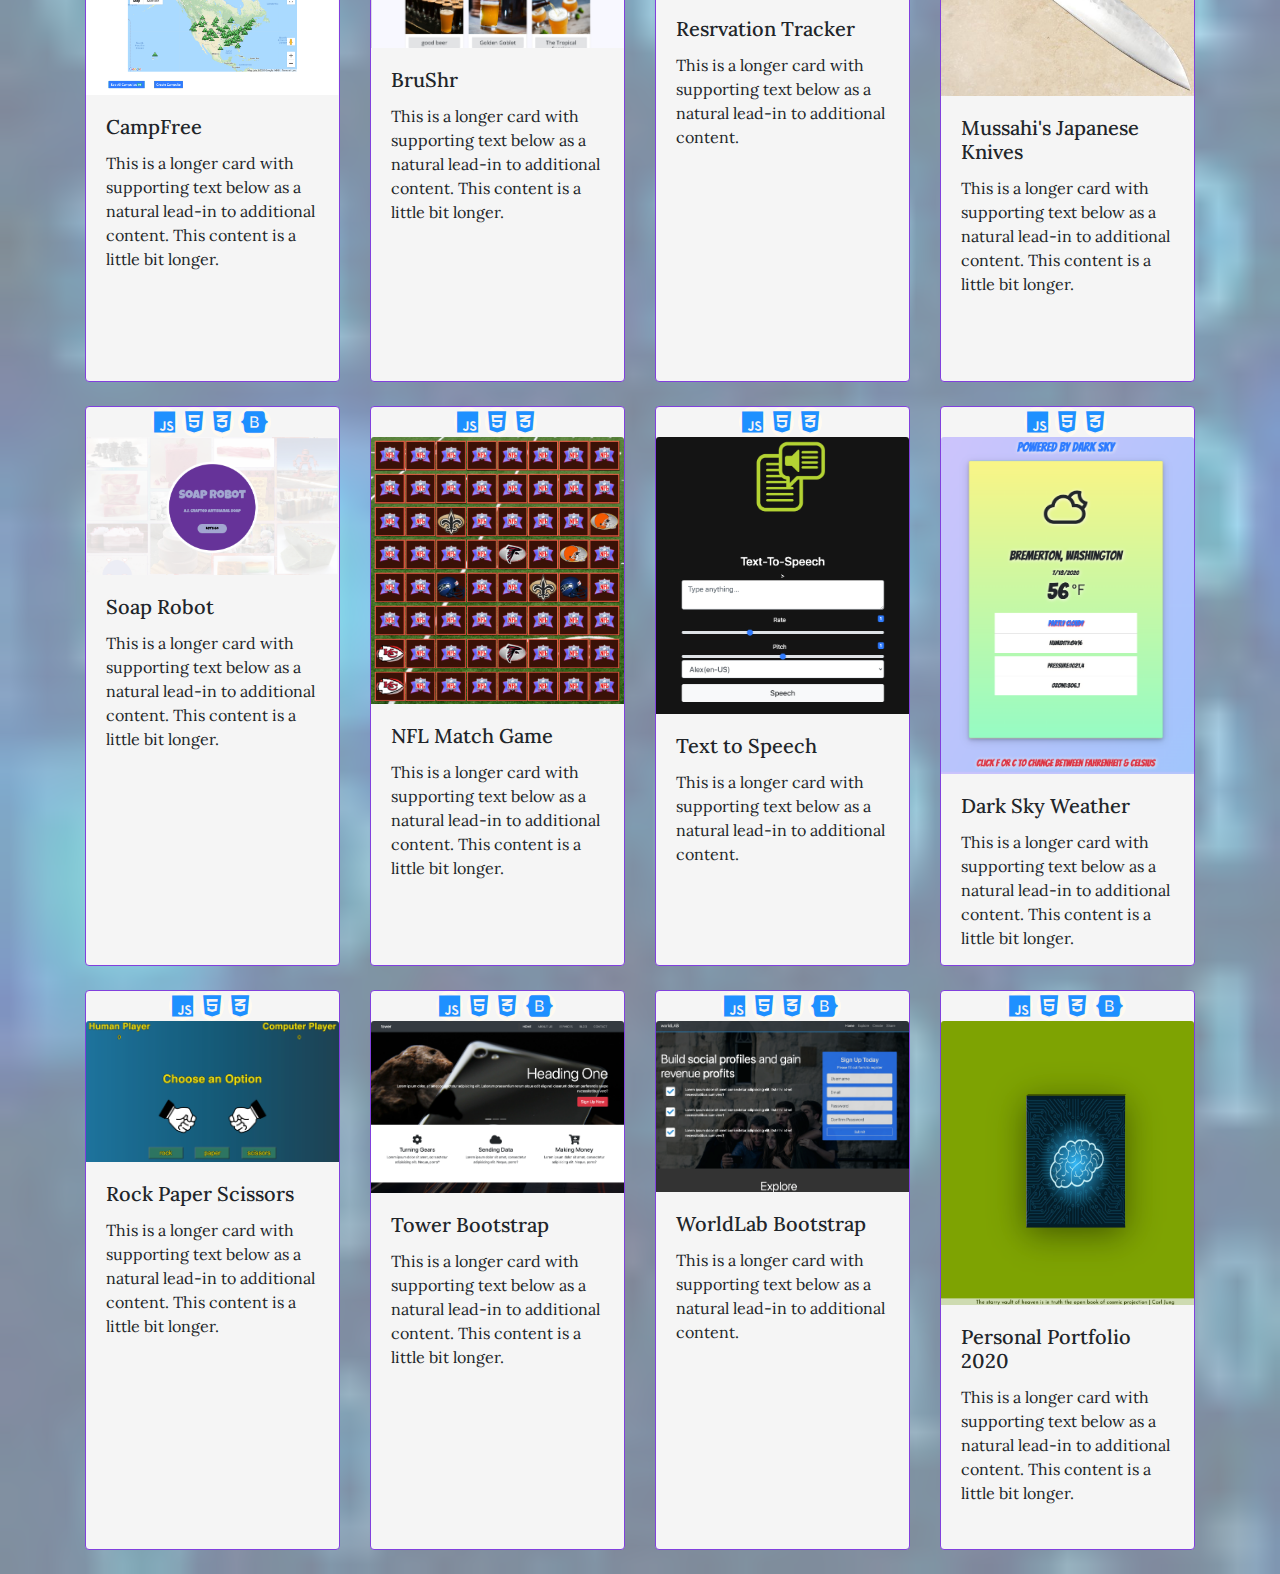
==== commit cfecfed0: "changed portfolio image in projects and balanced overall color" ====
--- a/index.html
+++ b/index.html
@@ -18,19 +18,8 @@
   <body class='layer'>
     <div class="jumbotron ">
         <div class="container text-center">
-          <h1 class="display-4">Michael Degginger</h1>
-          <h3 class="lead ">Full Stack Java Developer</h3>
-          <div class="container-fluid mr-5">
-            <div class="container text-center contact">
-              <!-- <div>
-                  <a href="mailto:michaeldegginger@gmail.com">michaeldegginger@gmail.com<i class=" ml-2 mr-5 fa fa-at fa-2x"></i></a><a href="https://www.linkedin.com/in/michael-degginger-a00b581ab/"
-                  >LINKEDIN<i class="ml-2 mr-5 fa fa-linkedin-square fa-2x"></i
-                ></a> <a href="https://github.com/therandomfool"
-                >GITHUB<i class="ml-2 mr-5 fa fa-github-square fa-2x"></i
-              ></a>
-              </div> -->
-            </div>
-          </div>
+          <h1>Michael Degginger</h1>
+          <h3>Full Stack Java Developer</h3>
           
         </div>
       </div>
@@ -260,7 +249,7 @@
               <div class="col mb-4">
                 <div class="card hover">
                     <span class='text-center'><i class="fab fa-js mr-1"></i><i class="fab fa-html5 mr-1"></i><i class="fab fa-css3-alt mr-1"></i><i class="fab fa-bootstrap mr-1"></i></span>
-                  <img src="img/portfolio2020.png" class="card-img-top" alt="...">
+                  <img src="img/portfolio.png" class="card-img-top" alt="...">
                   <div class="card-body">
                     <h5 class="card-title">Personal Portfolio 2020</h5>
                     <p class="card-text">This is a longer card with supporting text below as a natural lead-in to additional content. This content is a little bit longer.</p>
--- a/style.css
+++ b/style.css
@@ -4,7 +4,7 @@
     background-image: url("img/background.jpeg");
     background-size: cover;
     position: relative;
-    background-color: rgba(240,248,255,0.66);
+    background-color: rgba(240,248,255,0.56);
     background-blend-mode:soft-light;
     box-sizing: border-box;
     font-family: 'Lora', serif;
@@ -68,6 +68,12 @@
 background-color: whitesmoke;
 
 }
+
+.hover
+{
+    height: 35em;
+}
+
 .hover:hover {
     -ms-transform: scale(1.5); /* IE 9 */
     -webkit-transform: scale(1.5); /* Safari 3-8 */
@@ -103,8 +109,8 @@
 {
 font-size: .9em;
 padding: 3px;
-background-color: crimson;
-color: dodgerblue;
+background-color: dodgerblue;
+color: crimson;
 border: 3px solid floralwhite;
 }
 
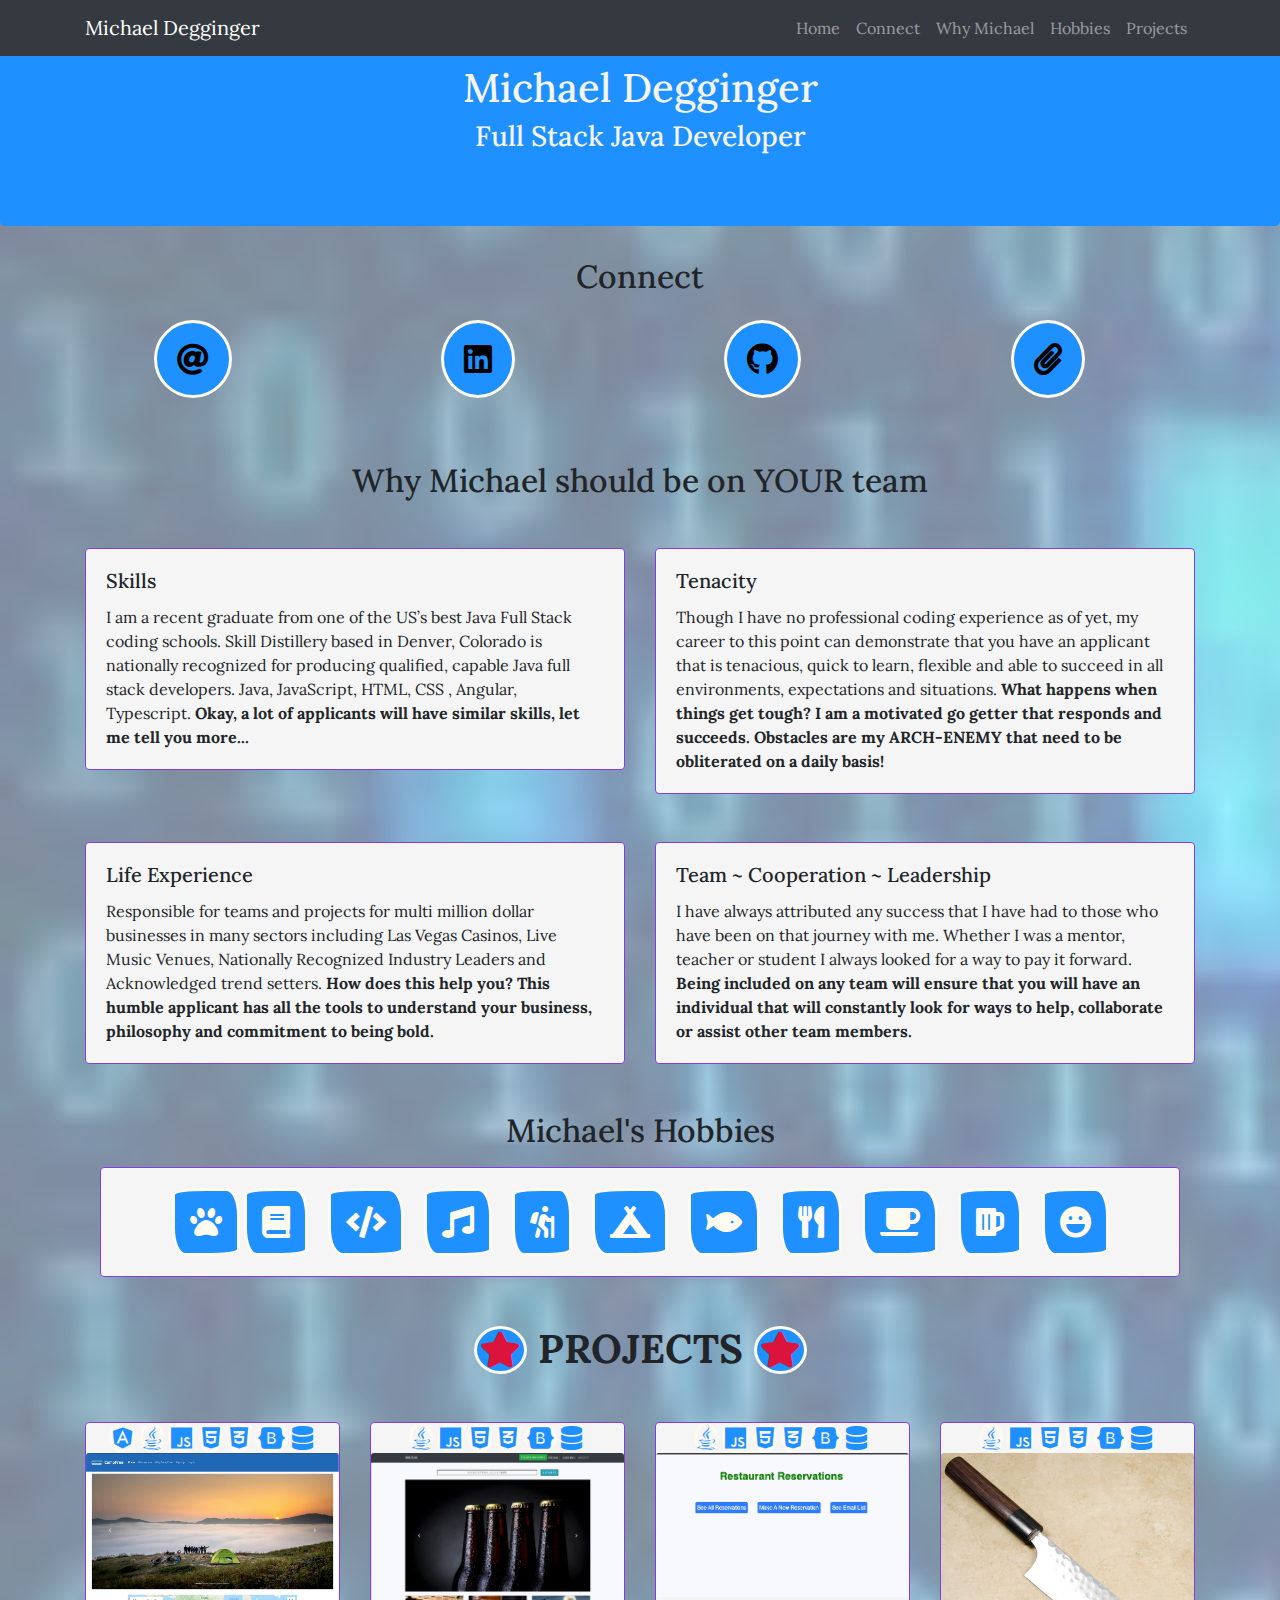
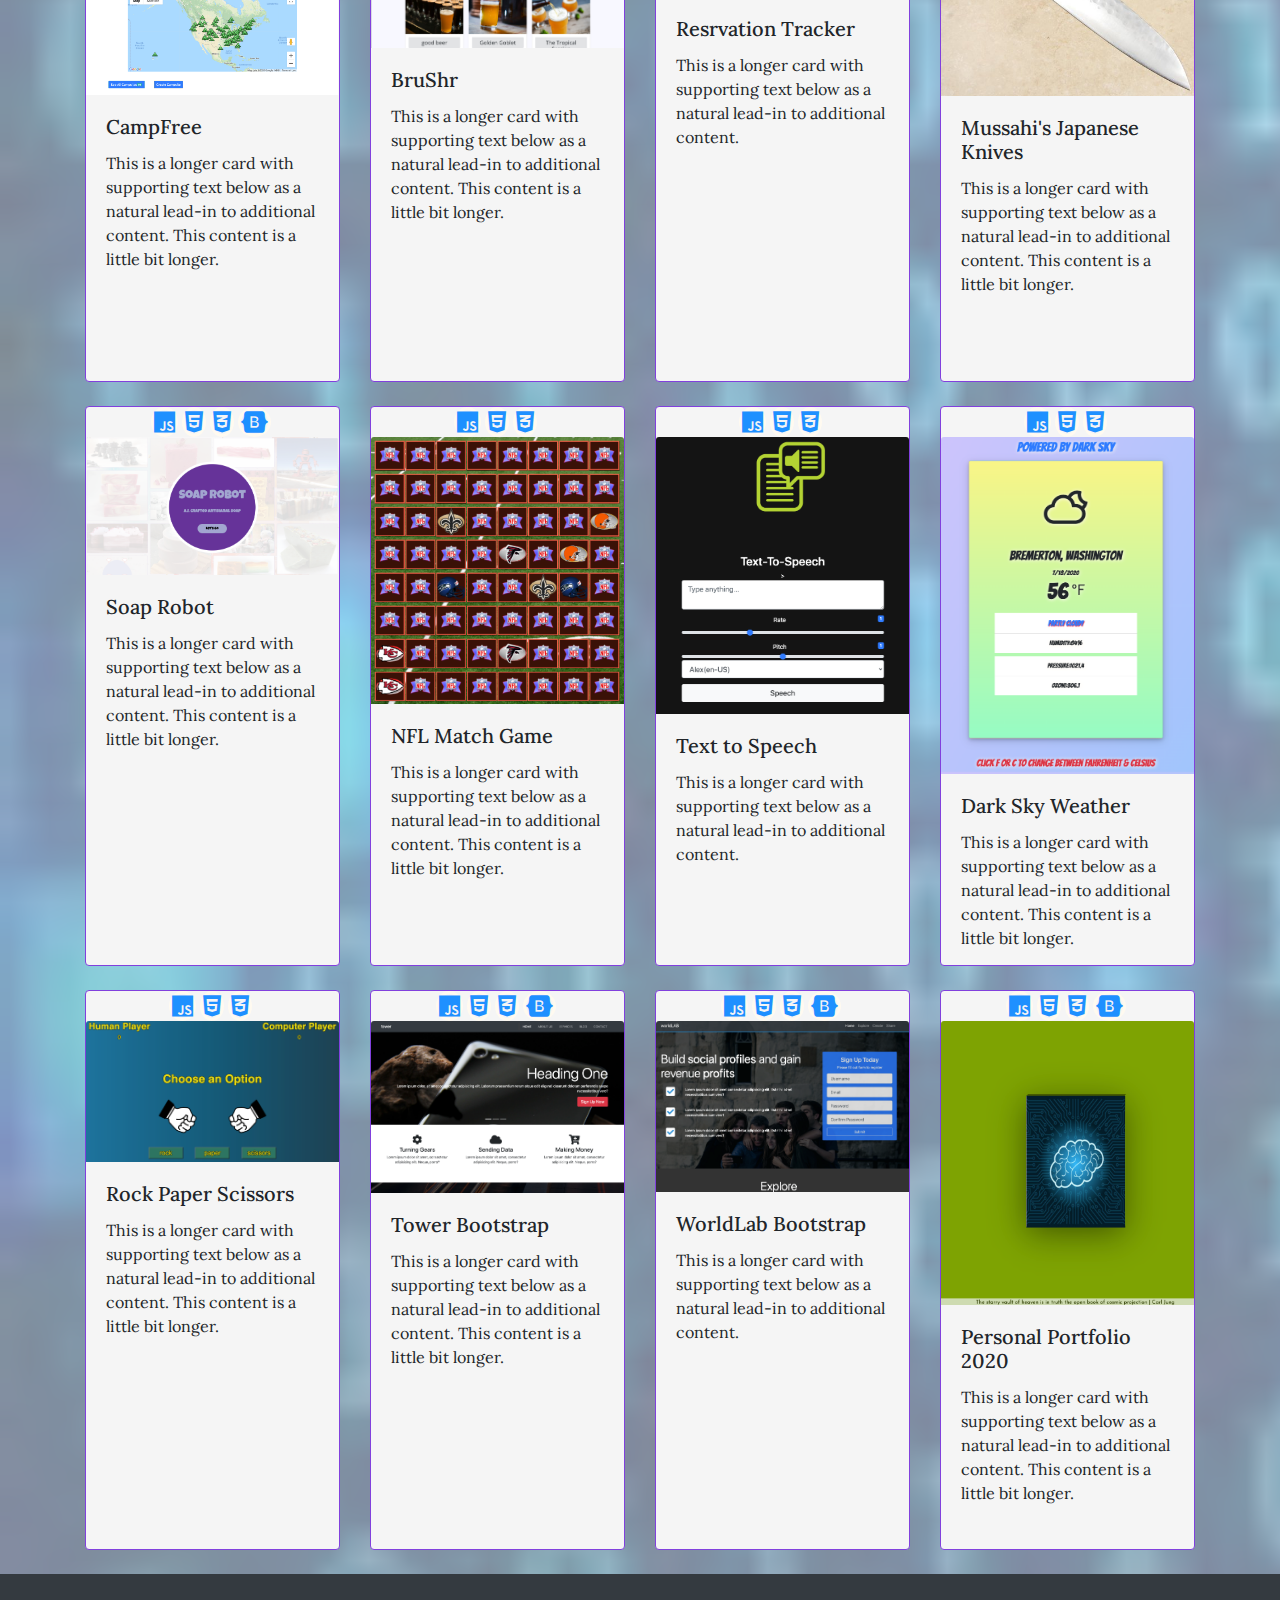
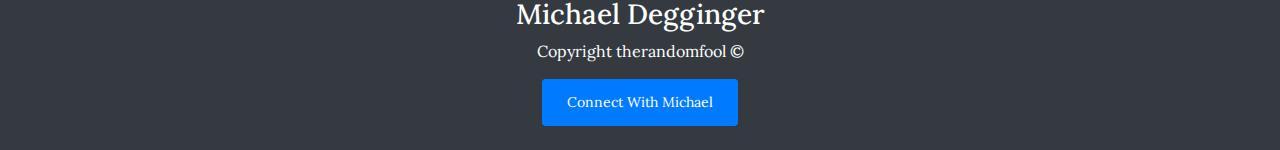
==== commit 9746563d: "Slow scroll and nav function.  Footer added" ====
--- a/index.html
+++ b/index.html
@@ -15,7 +15,40 @@
     
     
   </head>
-  <body class='layer'>
+  <body data-spy='scroll' data-target='#main-nav' id='home'>
+
+    <nav class="navbar navbar-expand-sm bg-dark navbar-dark fixed-top" id='main-nav'>
+        <div class="container">
+            <a href="index.html" class="navbar-brand">Michael Degginger </a>
+
+            <button class="navbar-toggler" data-toggle='collapse' data-target='#navbarCollapse'>
+                <span class="navbar-toggler-icon"></span>
+            </button>
+            <div class="collapse navbar-collapse" id='navbarCollapse'>
+                <ul class="navbar-nav ml-auto">
+                    <li class="nav-item">
+                        <a href="#home" class="nav-link">Home</a>
+                    </li>
+                    <li class="nav-item">
+                        <a href="#connect-section" class="nav-link">Connect</a>
+                    </li>
+                    <li class="nav-item">
+                        <a href="#why-section" class="nav-link">Why Michael</a>
+                    </li>
+                    <li class="nav-item">
+                        <a href="#hobbies-section" class="nav-link">Hobbies</a>
+                    </li>
+                    <li class="nav-item">
+                        <a href="#projects-section" class="nav-link">Projects</a>
+                    </li>
+                </ul>
+            </div>
+        </div>
+    </nav>
+
+
+
+
     <div class="jumbotron ">
         <div class="container text-center">
           <h1>Michael Degginger</h1>
@@ -24,142 +57,196 @@
         </div>
       </div>
   
-     
-      <div class='container-fluid'>
-          <h2 class= 'text-center'>Connect</h2>
-        <div class="container text-center">
-            <div class="row">
-              <div class="col-sm connect m-3">
-                <a href="mailto:michaeldegginger@gmail.com"><i class=" ml-2 mr-5 fa fa-at fa-2x"></i></a>
+      <!-- connect section -->
+     <header id="connect-section">
+        <div class='container-fluid'>
+            <h2 class= 'text-center'>Connect</h2>
+          <div class="container text-center">
+              <div class="row">
+                <div class="col-sm connect m-3">
+                  <a href="mailto:michaeldegginger@gmail.com"><i class=" ml-2 mr-5 fa fa-at fa-2x"></i></a>
+                </div>
+                <div class="col-sm connect m-3">
+                  <a href="https://www.linkedin.com/in/michael-degginger-a00b581ab/"
+                    ><i class="ml-2 mr-5 fab fa-linkedin fa-2x"></i
+                  ></a>
+                </div>
+                <div class="col-sm connect m-3">
+                  <a href="https://github.com/therandomfool"
+                  ><i class="ml-2 mr-5 fab fa-github fa-2x"></i
+                ></a>
+                </div>
+                <div class="col-sm connect m-3">
+                  <a href="resume.html"
+                  ><i class="ml-2 mr-5 fa fa-paperclip fa-2x"></i></i
+                ></a>
+                </div>
               </div>
-              <div class="col-sm connect m-3">
-                <a href="https://www.linkedin.com/in/michael-degginger-a00b581ab/"
-                  ><i class="ml-2 mr-5 fab fa-linkedin fa-2x"></i
-                ></a>
-              </div>
-              <div class="col-sm connect m-3">
-                <a href="https://github.com/therandomfool"
-                ><i class="ml-2 mr-5 fab fa-github fa-2x"></i
-              ></a>
-              </div>
-              <div class="col-sm connect m-3">
-                <a href="resume.html"
-                ><i class="ml-2 mr-5 fa fa-paperclip fa-2x"></i></i
-              ></a>
-              </div>
-            </div>
-          </div>
-      </div>
-
-      <div class='container-fluid mt-5'>
-        <h2 class= 'text-center mb-5'>Why Michael should be on YOUR team</h2>
-          <div class='container'>
-            <div class="row">
-                <div class="col-sm-6">
-                  <div class="card">
-                    <div class="card-body">
-                      <h5 class="card-title">Skills</h5>
-                      <p class="card-text">I am a recent graduate from one of the US’s best Java Full Stack coding schools. Skill Distillery based in Denver, Colorado is nationally recognized for producing qualified, capable Java full stack developers. Java, JavaScript, HTML, CSS , Angular, Typescript. <strong>Okay, a lot of applicants will have similar skills, let me tell you more...</strong></p>
-                    </div>
-                  </div>
-                </div>
-                <div class="col-sm-6">
-                  <div class="card">
-                    <div class="card-body">
-                      <h5 class="card-title">Tenacity</h5>
-                      <p class="card-text">Though I have no professional coding experience as of yet, my career to this point can demonstrate that you have an applicant that is tenacious, quick to learn, flexible and able to succeed in all environments, expectations and situations. <strong>W​hat happens when things get tough? I am a motivated go getter that responds and succeeds. Obstacles are my ARCH-ENEMY that need to be obliterated on a daily basis!</strong></p>
-                    </div>
-                  </div>
-                </div>
-              </div>
-              <div class="row mt-5 mb-5">
-                <div class="col-sm-6">
-                  <div class="card">
-                    <div class="card-body">
-                      <h5 class="card-title">Life Experience</h5>
-                      <p class="card-text">Responsible for teams and projects for multi million dollar businesses in many sectors including Las Vegas Casinos, Live Music Venues, Nationally Recognized Industry Leaders and Acknowledged trend setters. <strong>H​ow does this help you? This humble applicant has all the tools to understand your business, philosophy and commitment to being bold.</strong></p>
-                    </div>
-                  </div>
-                </div>
-                <div class="col-sm-6">
-                  <div class="card">
-                    <div class="card-body">
-                      <h5 class="card-title">Team ~ Cooperation ~ Leadership</h5>
-                      <p class="card-text">I have always attributed any success that I have had to those who have been on that journey with me. Whether I was a mentor, teacher or student I always looked for a way to pay it forward.​ <strong>Being included on any team will ensure that you will have an individual that will constantly look for ways to help, collaborate or assist other team members.</strong></p>
-                    </div>
-                  </div>
-                </div>
+            </div>
+        </div>
+     </header>
+      
+<!-- why section -->
+    <section id="why-section">
+        <div class='container-fluid mt-5'>
+            <h2 class= 'text-center mb-5'>Why Michael should be on YOUR team</h2>
+              <div class='container'>
+                <div class="row">
+                    <div class="col-sm-6">
+                      <div class="card">
+                        <div class="card-body">
+                          <h5 class="card-title">Skills</h5>
+                          <p class="card-text">I am a recent graduate from one of the US’s best Java Full Stack coding schools. Skill Distillery based in Denver, Colorado is nationally recognized for producing qualified, capable Java full stack developers. Java, JavaScript, HTML, CSS , Angular, Typescript. <strong>Okay, a lot of applicants will have similar skills, let me tell you more...</strong></p>
+                        </div>
+                      </div>
+                    </div>
+                    <div class="col-sm-6">
+                      <div class="card">
+                        <div class="card-body">
+                          <h5 class="card-title">Tenacity</h5>
+                          <p class="card-text">Though I have no professional coding experience as of yet, my career to this point can demonstrate that you have an applicant that is tenacious, quick to learn, flexible and able to succeed in all environments, expectations and situations. <strong>W​hat happens when things get tough? I am a motivated go getter that responds and succeeds. Obstacles are my ARCH-ENEMY that need to be obliterated on a daily basis!</strong></p>
+                        </div>
+                      </div>
+                    </div>
+                  </div>
+                  <div class="row mt-5 mb-5">
+                    <div class="col-sm-6">
+                      <div class="card">
+                        <div class="card-body">
+                          <h5 class="card-title">Life Experience</h5>
+                          <p class="card-text">Responsible for teams and projects for multi million dollar businesses in many sectors including Las Vegas Casinos, Live Music Venues, Nationally Recognized Industry Leaders and Acknowledged trend setters. <strong>H​ow does this help you? This humble applicant has all the tools to understand your business, philosophy and commitment to being bold.</strong></p>
+                        </div>
+                      </div>
+                    </div>
+                    <div class="col-sm-6">
+                      <div class="card">
+                        <div class="card-body">
+                          <h5 class="card-title">Team ~ Cooperation ~ Leadership</h5>
+                          <p class="card-text">I have always attributed any success that I have had to those who have been on that journey with me. Whether I was a mentor, teacher or student I always looked for a way to pay it forward.​ <strong>Being included on any team will ensure that you will have an individual that will constantly look for ways to help, collaborate or assist other team members.</strong></p>
+                        </div>
+                      </div>
+                    </div>
+                  </div>
               </div>
           </div>
-      </div>
-
-      <div class='container-fluid mb-5'>
-          <h2 class='text-center mb-3'>Michael's Hobbies</h2>
-          <div class='container'>
-            <div class="col-sm-12">
-                <div class="card">
-                  <div class="card-body text-center">
-                    <i class="fa fa-paw fa-2x"></i>
-                    <i class="fa fa-book mr-3 fa-2x"></i>
-                    <i class="fa fa-code mr-3 fa-2x"></i>
-                    <i class="fa fa-music mr-3 fa-2x"></i>
-                    <i class="fa fa-hiking mr-3 fa-2x"></i>
-                    <i class="fa fa-campground mr-3 fa-2x"></i>
-                    <i class="fa fa-fish mr-3 fa-2x"></i>  
-                    <i class="fa fa-utensils mr-3 fa-2x"></i>
-                    <i class="fa fa-coffee mr-3 fa-2x"></i>
-                    <i class="fa fa-beer mr-3 fa-2x"></i>
-                  <i class="fa fa-laugh fa-2x"></i>
-                   
-                  </div>
-                </div>
-              </div>
-          </div>
-      </div>
-
-
-     
-
-      <div class= 'container-fluid'>
-          <h1 class='text-center head mb-5'><i class="fa fa-star fa-1x"></i> PROJECTS <i class="fa fa-star fa-1x"></i></h1>
+        </section>
+      
+    <!-- hobbies section -->
+    <section id="hobbies-section">
+        <div class='container-fluid mb-5'>
+            <h2 class='text-center mb-3'>Michael's Hobbies</h2>
+            <div class='container'>
+              <div class="col-sm-12">
+                  <div class="card">
+                    <div class="card-body text-center">
+                      <i class="fa fa-paw fa-2x"></i>
+                      <i class="fa fa-book mr-3 fa-2x"></i>
+                      <i class="fa fa-code mr-3 fa-2x"></i>
+                      <i class="fa fa-music mr-3 fa-2x"></i>
+                      <i class="fa fa-hiking mr-3 fa-2x"></i>
+                      <i class="fa fa-campground mr-3 fa-2x"></i>
+                      <i class="fa fa-fish mr-3 fa-2x"></i>  
+                      <i class="fa fa-utensils mr-3 fa-2x"></i>
+                      <i class="fa fa-coffee mr-3 fa-2x"></i>
+                      <i class="fa fa-beer mr-3 fa-2x"></i>
+                    <i class="fa fa-laugh fa-2x"></i>
+                     
+                    </div>
+                  </div>
+                </div>
+            </div>
+        </div>
+    </section>
+      
+
+     <!-- projects section -->
+    <section id="projects-section">
+        <div class= 'container-fluid'>
+            <h1 class='text-center head mb-5'><i class="fa fa-star fa-1x"></i> PROJECTS <i class="fa fa-star fa-1x"></i></h1>
+            <div class = 'container'>
+              <div class="row row-cols-1 row-cols-md-2">
+                  <div class="col mb-4">
+                    <div class="card hover">
+                        <span class='text-center'><i class="fab fa-angular mr-1"></i><i class="fab fa-java mr-1"></i><i class="fab fa-js mr-1"></i><i class="fab fa-html5 mr-1"></i><i class="fab fa-css3-alt mr-1"></i><i class="fab fa-bootstrap mr-1"></i><i class="fas fa-database mr-1"></i></span>
+                      <img src="img/campfree.png" class="card-img-top" alt="...">
+                      <div class="card-body">
+                        <h5 class="card-title">CampFree</h5>
+                        <p class="card-text">This is a longer card with supporting text below as a natural lead-in to additional content. This content is a little bit longer.</p>
+                      </div>
+                    </div>
+                  </div>
+                  <div class="col mb-4">
+                    <div class="card hover">
+                      <span class='text-center'><i class="fab fa-java mr-1"></i><i class="fab fa-js mr-1"></i><i class="fab fa-html5 mr-1"></i><i class="fab fa-css3-alt mr-1"></i><i class="fab fa-bootstrap mr-1"></i><i class="fas fa-database mr-1"></i></span>
+                      <img src="img/Brushr.png" class="card-img-top" alt="...">
+                      <div class="card-body">
+                        <h5 class="card-title">BruShr</h5>
+                        <p class="card-text">This is a longer card with supporting text below as a natural lead-in to additional content. This content is a little bit longer.</p>
+                      </div>
+                    </div>
+                  </div>
+                  <div class="col mb-4">
+                    <div class="card hover">
+                        <span class='text-center'><i class="fab fa-java mr-1"></i><i class="fab fa-js mr-1"></i><i class="fab fa-html5 mr-1"></i><i class="fab fa-css3-alt mr-1"></i><i class="fab fa-bootstrap mr-1"></i><i class="fas fa-database mr-1"></i></span>
+                      <img src="img/reservationTracker.png" class="card-img-top" alt="...">
+                      <div class="card-body">
+                        <h5 class="card-title">Resrvation Tracker</h5>
+                        <p class="card-text">This is a longer card with supporting text below as a natural lead-in to additional content.</p>
+                      </div>
+                    </div>
+                  </div>
+                  <div class="col mb-4">
+                    <div class="card hover">
+                      <span class='text-center'><i class="fab fa-java mr-1"></i><i class="fab fa-js mr-1"></i><i class="fab fa-html5 mr-1"></i><i class="fab fa-css3-alt mr-1"></i><i class="fab fa-bootstrap mr-1"></i><i class="fas fa-database mr-1"></i></span>
+                      <img src="img/anryu-blue-2-hammered-gyuto-180mm-18.jpeg" class="card-img-top" alt="...">
+                      <div class="card-body">
+                        <h5 class="card-title">Mussahi's Japanese Knives</h5>
+                        <p class="card-text">This is a longer card with supporting text below as a natural lead-in to additional content. This content is a little bit longer.</p>
+                      </div>
+                    </div>
+                  </div>
+                </div>
+            </div>
+        </div>
+        <div class= 'container-fluid'>
           <div class = 'container'>
             <div class="row row-cols-1 row-cols-md-2">
                 <div class="col mb-4">
                   <div class="card hover">
-                      <span class='text-center'><i class="fab fa-angular mr-1"></i><i class="fab fa-java mr-1"></i><i class="fab fa-js mr-1"></i><i class="fab fa-html5 mr-1"></i><i class="fab fa-css3-alt mr-1"></i><i class="fab fa-bootstrap mr-1"></i><i class="fas fa-database mr-1"></i></span>
-                    <img src="img/campfree.png" class="card-img-top" alt="...">
-                    <div class="card-body">
-                      <h5 class="card-title">CampFree</h5>
-                      <p class="card-text">This is a longer card with supporting text below as a natural lead-in to additional content. This content is a little bit longer.</p>
-                    </div>
-                  </div>
-                </div>
-                <div class="col mb-4">
-                  <div class="card hover">
-                    <span class='text-center'><i class="fab fa-java mr-1"></i><i class="fab fa-js mr-1"></i><i class="fab fa-html5 mr-1"></i><i class="fab fa-css3-alt mr-1"></i><i class="fab fa-bootstrap mr-1"></i><i class="fas fa-database mr-1"></i></span>
-                    <img src="img/Brushr.png" class="card-img-top" alt="...">
-                    <div class="card-body">
-                      <h5 class="card-title">BruShr</h5>
-                      <p class="card-text">This is a longer card with supporting text below as a natural lead-in to additional content. This content is a little bit longer.</p>
-                    </div>
-                  </div>
-                </div>
-                <div class="col mb-4">
-                  <div class="card hover">
-                      <span class='text-center'><i class="fab fa-java mr-1"></i><i class="fab fa-js mr-1"></i><i class="fab fa-html5 mr-1"></i><i class="fab fa-css3-alt mr-1"></i><i class="fab fa-bootstrap mr-1"></i><i class="fas fa-database mr-1"></i></span>
-                    <img src="img/reservationTracker.png" class="card-img-top" alt="...">
-                    <div class="card-body">
-                      <h5 class="card-title">Resrvation Tracker</h5>
+                      <span class='text-center'><i class="fab fa-js mr-1"></i><i class="fab fa-html5 mr-1"></i><i class="fab fa-css3-alt mr-1"></i><i class="fab fa-bootstrap mr-1"></i></span>
+                    <img src="img/soaprobot.png" class="card-img-top" alt="...">
+                    <div class="card-body">
+                      <h5 class="card-title">Soap Robot</h5>
+                      <p class="card-text">This is a longer card with supporting text below as a natural lead-in to additional content. This content is a little bit longer.</p>
+                    </div>
+                  </div>
+                </div>
+                <div class="col mb-4">
+                  <div class="card hover">
+                      <span class='text-center'><i class="fab fa-js mr-1"></i><i class="fab fa-html5 mr-1"></i><i class="fab fa-css3-alt mr-1"></i></span>
+                    <img src="img/nflmatch.png" class="card-img-top" alt="...">
+                    <div class="card-body">
+                      <h5 class="card-title">NFL Match Game</h5>
+                      <p class="card-text">This is a longer card with supporting text below as a natural lead-in to additional content. This content is a little bit longer.</p>
+                    </div>
+                  </div>
+                </div>
+                <div class="col mb-4">
+                  <div class="card hover">
+                      <span class='text-center'><i class="fab fa-js mr-1"></i><i class="fab fa-html5 mr-1"></i><i class="fab fa-css3-alt mr-1"></i></span>
+                    <img src="img/tts.png" class="card-img-top" alt="...">
+                    <div class="card-body">
+                      <h5 class="card-title">Text to Speech</h5>
                       <p class="card-text">This is a longer card with supporting text below as a natural lead-in to additional content.</p>
                     </div>
                   </div>
                 </div>
                 <div class="col mb-4">
                   <div class="card hover">
-                    <span class='text-center'><i class="fab fa-java mr-1"></i><i class="fab fa-js mr-1"></i><i class="fab fa-html5 mr-1"></i><i class="fab fa-css3-alt mr-1"></i><i class="fab fa-bootstrap mr-1"></i><i class="fas fa-database mr-1"></i></span>
-                    <img src="img/anryu-blue-2-hammered-gyuto-180mm-18.jpeg" class="card-img-top" alt="...">
-                    <div class="card-body">
-                      <h5 class="card-title">Mussahi's Japanese Knives</h5>
+                      <span class='text-center'><i class="fab fa-js mr-1"></i><i class="fab fa-html5 mr-1"></i><i class="fab fa-css3-alt mr-1"></i></span>
+                    <img src="img/darksky.png" class="card-img-top" alt="...">
+                    <div class="card-body">
+                      <h5 class="card-title">Dark Sky Weather</h5>
                       <p class="card-text">This is a longer card with supporting text below as a natural lead-in to additional content. This content is a little bit longer.</p>
                     </div>
                   </div>
@@ -168,105 +255,74 @@
           </div>
       </div>
       <div class= 'container-fluid'>
-        <div class = 'container'>
-          <div class="row row-cols-1 row-cols-md-2">
-              <div class="col mb-4">
-                <div class="card hover">
-                    <span class='text-center'><i class="fab fa-js mr-1"></i><i class="fab fa-html5 mr-1"></i><i class="fab fa-css3-alt mr-1"></i><i class="fab fa-bootstrap mr-1"></i></span>
-                  <img src="img/soaprobot.png" class="card-img-top" alt="...">
-                  <div class="card-body">
-                    <h5 class="card-title">Soap Robot</h5>
-                    <p class="card-text">This is a longer card with supporting text below as a natural lead-in to additional content. This content is a little bit longer.</p>
+          <div class = 'container'>
+            <div class="row row-cols-1 row-cols-md-2">
+                <div class="col mb-4">
+                  <div class="card hover">
+                      <span class='text-center'><i class="fab fa-js mr-1"></i><i class="fab fa-html5 mr-1"></i><i class="fab fa-css3-alt mr-1"></i></span>
+                    <img src="img/rockpaperscissors.png" class="card-img-top" alt="...">
+                    <div class="card-body">
+                      <h5 class="card-title">Rock Paper Scissors</h5>
+                      <p class="card-text">This is a longer card with supporting text below as a natural lead-in to additional content. This content is a little bit longer.</p>
+                    </div>
+                  </div>
+                </div>
+                <div class="col mb-4">
+                  <div class="card hover">
+                      <span class='text-center'><i class="fab fa-js mr-1"></i><i class="fab fa-html5 mr-1"></i><i class="fab fa-css3-alt mr-1"></i><i class="fab fa-bootstrap mr-1"></i></span>
+                    <img src="img/tower.png" class="card-img-top" alt="...">
+                    <div class="card-body">
+                      <h5 class="card-title">Tower Bootstrap</h5>
+                      <p class="card-text">This is a longer card with supporting text below as a natural lead-in to additional content. This content is a little bit longer.</p>
+                    </div>
+                  </div>
+                </div>
+                <div class="col mb-4">
+                  <div class="card hover">
+                      <span class='text-center'><i class="fab fa-js mr-1"></i><i class="fab fa-html5 mr-1"></i><i class="fab fa-css3-alt mr-1"></i><i class="fab fa-bootstrap mr-1"></i></span>
+                    <img src="img/worldlab.png" class="card-img-top" alt="...">
+                    <div class="card-body">
+                      <h5 class="card-title">WorldLab Bootstrap</h5>
+                      <p class="card-text">This is a longer card with supporting text below as a natural lead-in to additional content.</p>
+                    </div>
+                  </div>
+                </div>
+                <div class="col mb-4">
+                  <div class="card hover">
+                      <span class='text-center'><i class="fab fa-js mr-1"></i><i class="fab fa-html5 mr-1"></i><i class="fab fa-css3-alt mr-1"></i><i class="fab fa-bootstrap mr-1"></i></span>
+                    <img src="img/portfolio.png" class="card-img-top" alt="...">
+                    <div class="card-body">
+                      <h5 class="card-title">Personal Portfolio 2020</h5>
+                      <p class="card-text">This is a longer card with supporting text below as a natural lead-in to additional content. This content is a little bit longer.</p>
+                    </div>
                   </div>
                 </div>
               </div>
-              <div class="col mb-4">
-                <div class="card hover">
-                    <span class='text-center'><i class="fab fa-js mr-1"></i><i class="fab fa-html5 mr-1"></i><i class="fab fa-css3-alt mr-1"></i></span>
-                  <img src="img/nflmatch.png" class="card-img-top" alt="...">
-                  <div class="card-body">
-                    <h5 class="card-title">NFL Match Game</h5>
-                    <p class="card-text">This is a longer card with supporting text below as a natural lead-in to additional content. This content is a little bit longer.</p>
-                  </div>
-                </div>
-              </div>
-              <div class="col mb-4">
-                <div class="card hover">
-                    <span class='text-center'><i class="fab fa-js mr-1"></i><i class="fab fa-html5 mr-1"></i><i class="fab fa-css3-alt mr-1"></i></span>
-                  <img src="img/tts.png" class="card-img-top" alt="...">
-                  <div class="card-body">
-                    <h5 class="card-title">Text to Speech</h5>
-                    <p class="card-text">This is a longer card with supporting text below as a natural lead-in to additional content.</p>
-                  </div>
-                </div>
-              </div>
-              <div class="col mb-4">
-                <div class="card hover">
-                    <span class='text-center'><i class="fab fa-js mr-1"></i><i class="fab fa-html5 mr-1"></i><i class="fab fa-css3-alt mr-1"></i></span>
-                  <img src="img/darksky.png" class="card-img-top" alt="...">
-                  <div class="card-body">
-                    <h5 class="card-title">Dark Sky Weather</h5>
-                    <p class="card-text">This is a longer card with supporting text below as a natural lead-in to additional content. This content is a little bit longer.</p>
-                  </div>
-                </div>
-              </div>
-            </div>
-        </div>
-    </div>
-    <div class= 'container-fluid'>
-        <div class = 'container'>
-          <div class="row row-cols-1 row-cols-md-2">
-              <div class="col mb-4">
-                <div class="card hover">
-                    <span class='text-center'><i class="fab fa-js mr-1"></i><i class="fab fa-html5 mr-1"></i><i class="fab fa-css3-alt mr-1"></i></span>
-                  <img src="img/rockpaperscissors.png" class="card-img-top" alt="...">
-                  <div class="card-body">
-                    <h5 class="card-title">Rock Paper Scissors</h5>
-                    <p class="card-text">This is a longer card with supporting text below as a natural lead-in to additional content. This content is a little bit longer.</p>
-                  </div>
-                </div>
-              </div>
-              <div class="col mb-4">
-                <div class="card hover">
-                    <span class='text-center'><i class="fab fa-js mr-1"></i><i class="fab fa-html5 mr-1"></i><i class="fab fa-css3-alt mr-1"></i><i class="fab fa-bootstrap mr-1"></i></span>
-                  <img src="img/tower.png" class="card-img-top" alt="...">
-                  <div class="card-body">
-                    <h5 class="card-title">Tower Bootstrap</h5>
-                    <p class="card-text">This is a longer card with supporting text below as a natural lead-in to additional content. This content is a little bit longer.</p>
-                  </div>
-                </div>
-              </div>
-              <div class="col mb-4">
-                <div class="card hover">
-                    <span class='text-center'><i class="fab fa-js mr-1"></i><i class="fab fa-html5 mr-1"></i><i class="fab fa-css3-alt mr-1"></i><i class="fab fa-bootstrap mr-1"></i></span>
-                  <img src="img/worldlab.png" class="card-img-top" alt="...">
-                  <div class="card-body">
-                    <h5 class="card-title">WorldLab Bootstrap</h5>
-                    <p class="card-text">This is a longer card with supporting text below as a natural lead-in to additional content.</p>
-                  </div>
-                </div>
-              </div>
-              <div class="col mb-4">
-                <div class="card hover">
-                    <span class='text-center'><i class="fab fa-js mr-1"></i><i class="fab fa-html5 mr-1"></i><i class="fab fa-css3-alt mr-1"></i><i class="fab fa-bootstrap mr-1"></i></span>
-                  <img src="img/portfolio.png" class="card-img-top" alt="...">
-                  <div class="card-body">
-                    <h5 class="card-title">Personal Portfolio 2020</h5>
-                    <p class="card-text">This is a longer card with supporting text below as a natural lead-in to additional content. This content is a little bit longer.</p>
-                  </div>
-                </div>
-              </div>
-            </div>
-        </div>
-    </div>
-
-      
-    <script src="home.js"></script>
-    <script
-      src="https://code.jquery.com/jquery-3.3.1.slim.min.js"
-      integrity="sha384-q8i/X+965DzO0rT7abK41JStQIAqVgRVzpbzo5smXKp4YfRvH+8abtTE1Pi6jizo"
-      crossorigin="anonymous"
-    ></script>
+          </div>
+      </div>
+    </section>
+
+    <!-- footer -->
+    <footer id="main-footer" class="bg-dark">
+        <div class="container">
+            <div class="row">
+                <div class="col text-center text-white py-4">
+
+                    <h3>Michael Degginger
+
+                    </h3>
+                    <p>Copyright therandomfool &copy; <span id="year"></span></p>
+                   <button class='btn btn-primary btn-sm'><a href="#connect-section" class="nav-link text-white">Connect With Michael</a></button> 
+                    
+                </div>
+            </div>
+        </div>
+    </footer>
+      
+
+      
+    <!-- <script src="home.js"></script> -->
+    <script src="https://code.jquery.com/jquery-3.5.1.js" integrity="sha256-QWo7LDvxbWT2tbbQ97B53yJnYU3WhH/C8ycbRAkjPDc=" crossorigin="anonymous"></script>
     <script
       src="https://cdnjs.cloudflare.com/ajax/libs/popper.js/1.14.7/umd/popper.min.js"
       integrity="sha384-UO2eT0CpHqdSJQ6hJty5KVphtPhzWj9WO1clHTMGa3JDZwrnQq4sF86dIHNDz0W1"
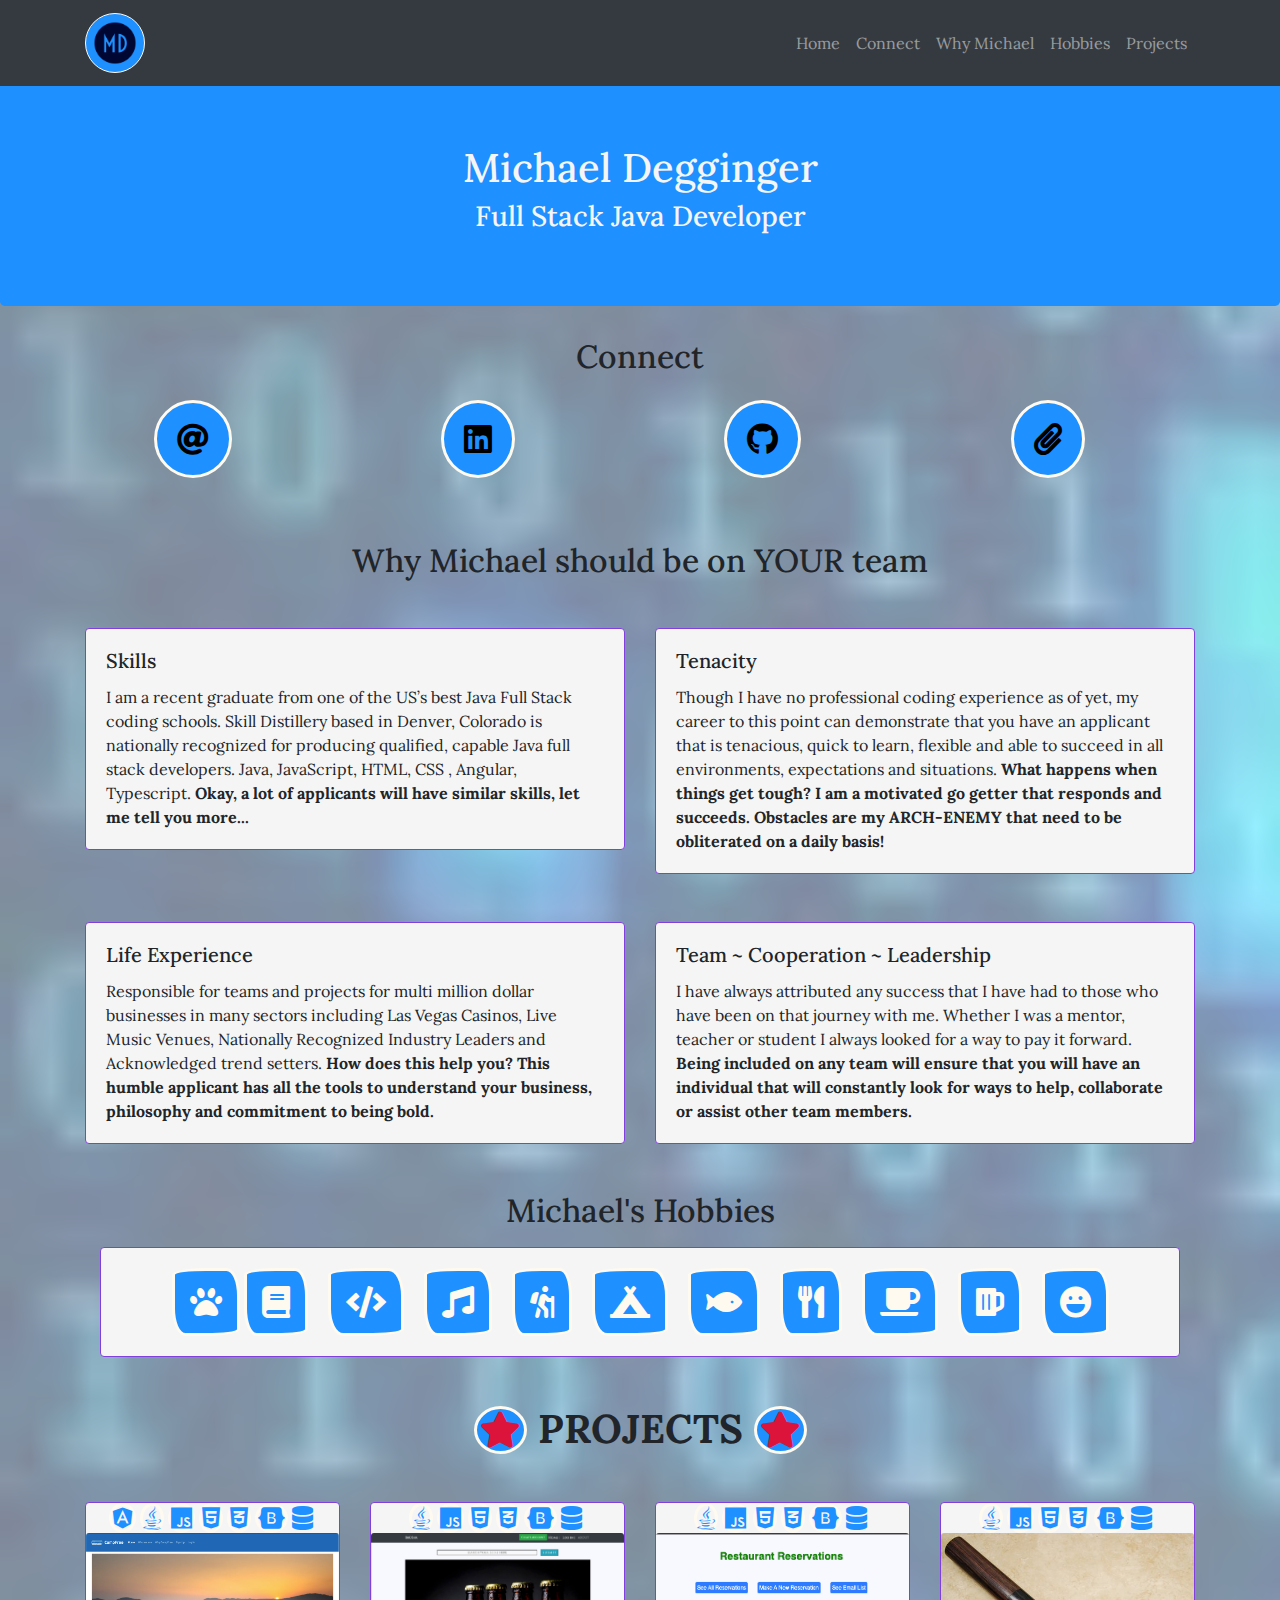
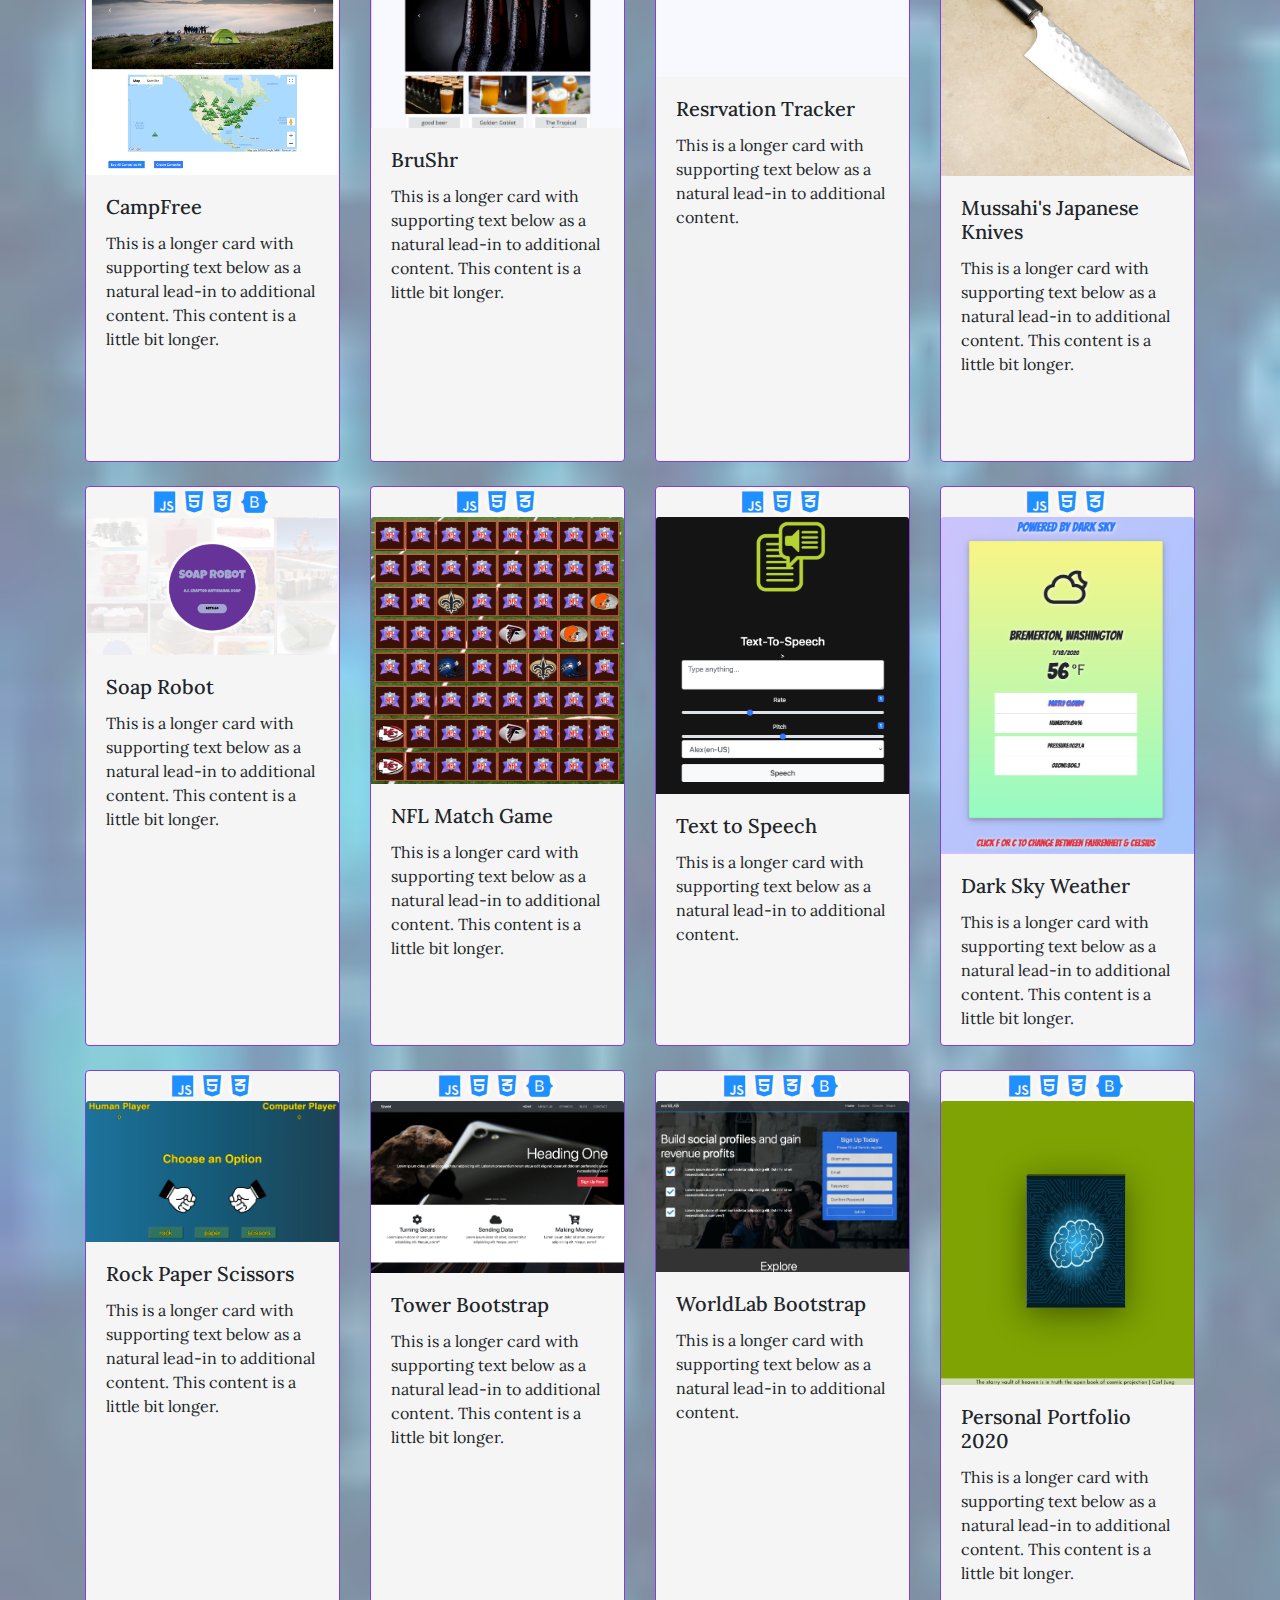
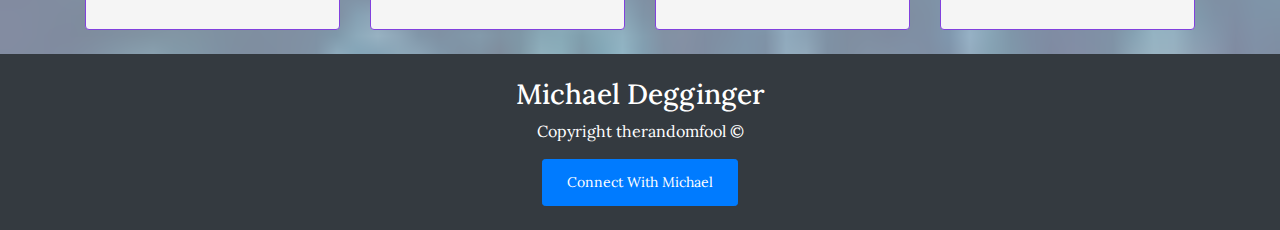
==== commit 86aefd1d: "added navbar logo and tab icon" ====
--- a/index.html
+++ b/index.html
@@ -12,14 +12,15 @@
     />
 
     <link rel="stylesheet" href="style.css" />
+    <link rel="icon" href="./img/Michael Degginger-logos_white.png">
     
     
   </head>
   <body data-spy='scroll' data-target='#main-nav' id='home'>
 
-    <nav class="navbar navbar-expand-sm bg-dark navbar-dark fixed-top" id='main-nav'>
+    <nav class="navbar navbar-expand-sm bg-dark navbar-dark fixed-top mb-5" id='main-nav'>
         <div class="container">
-            <a href="index.html" class="navbar-brand">Michael Degginger </a>
+            <a href="index.html" class="navbar-brand"> <img id='logo' src="img/Michael Degginger-logos_transparent.png" alt=""> </a>
 
             <button class="navbar-toggler" data-toggle='collapse' data-target='#navbarCollapse'>
                 <span class="navbar-toggler-icon"></span>
@@ -49,7 +50,7 @@
 
 
 
-    <div class="jumbotron ">
+    <div class="container-fluid jumbotron">
         <div class="container text-center">
           <h1>Michael Degginger</h1>
           <h3>Full Stack Java Developer</h3>
--- a/style.css
+++ b/style.css
@@ -8,6 +8,17 @@
     background-blend-mode:soft-light;
     box-sizing: border-box;
     font-family: 'Lora', serif;
+    
+}
+
+#logo
+{
+height: 3em;
+width: 3em;
+background-color: dodgerblue;
+border: .7px solid floralwhite;
+border-radius: 50%;
+
 }
 
 i.fa {
@@ -97,6 +108,7 @@
 background-color: dodgerblue;
 /* opacity: 85%; */
 color: whitesmoke;
+margin-top: 5em;
 }
 
 .head
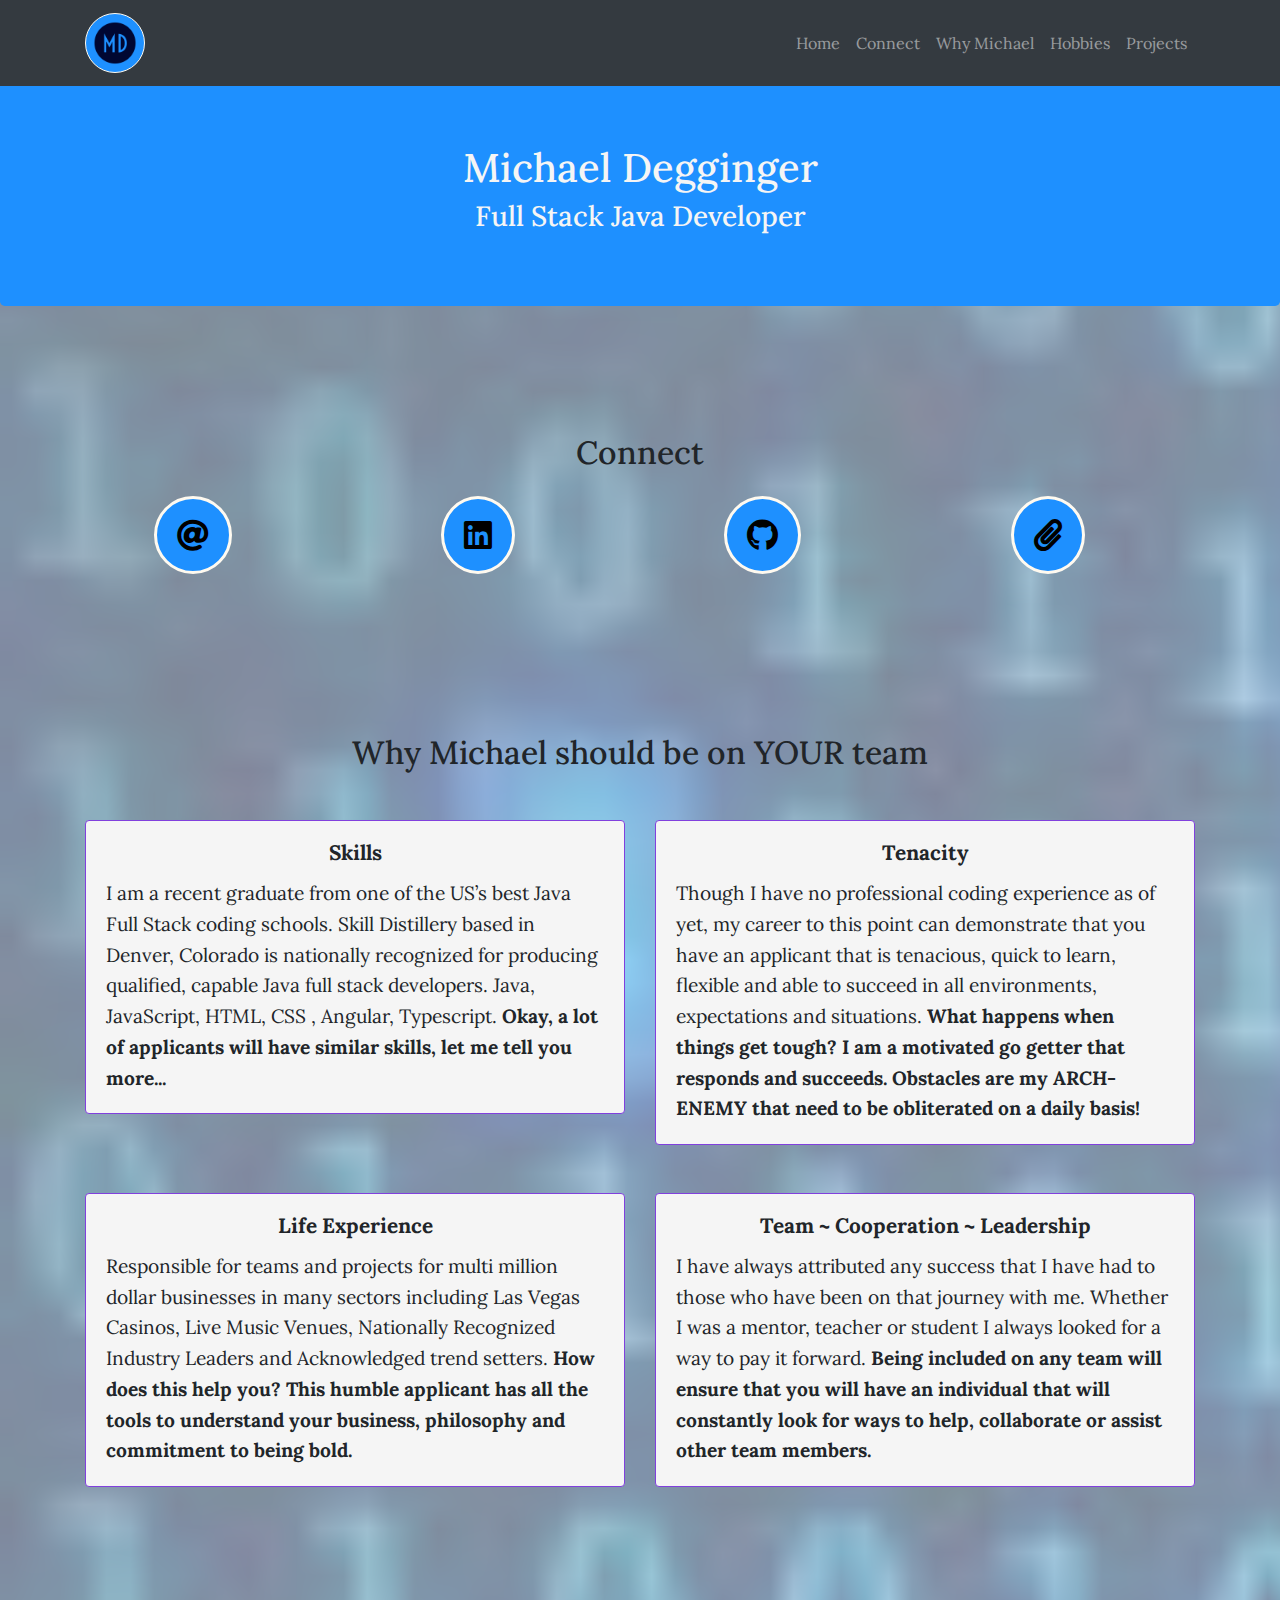
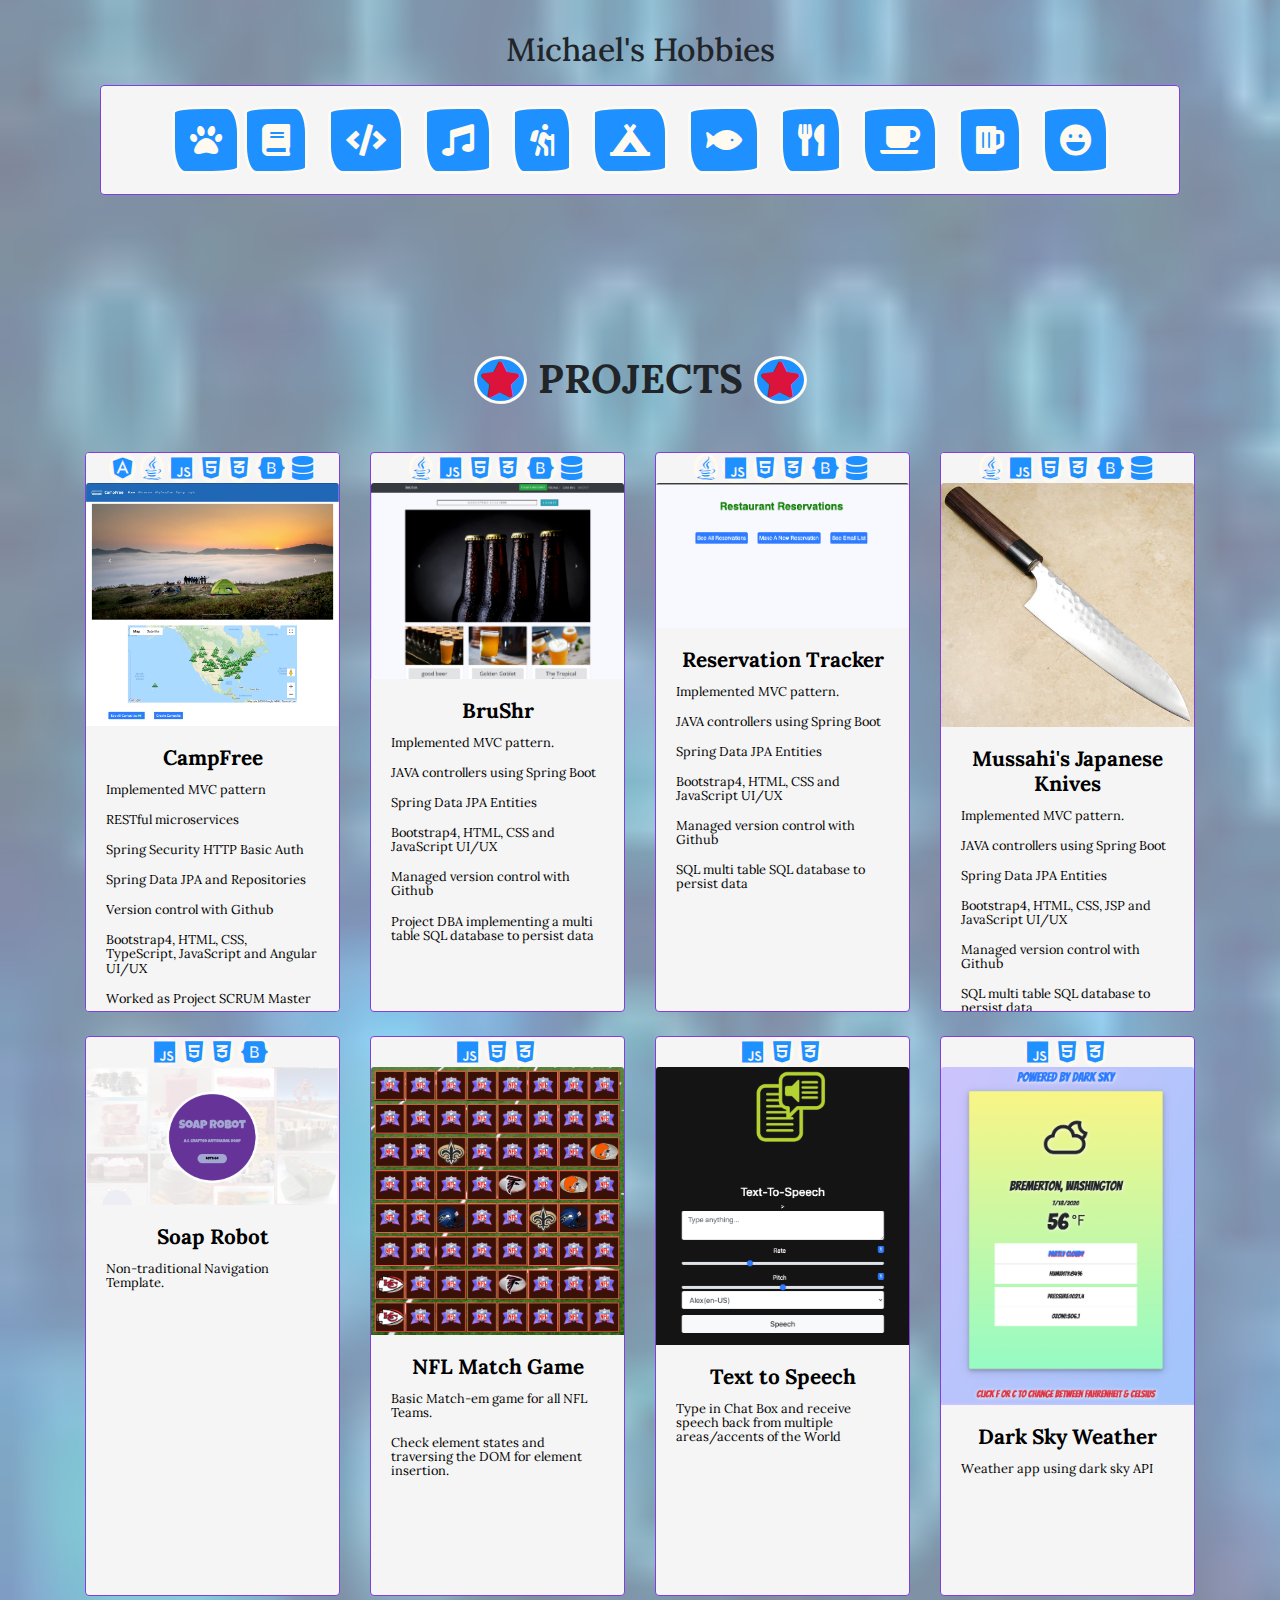
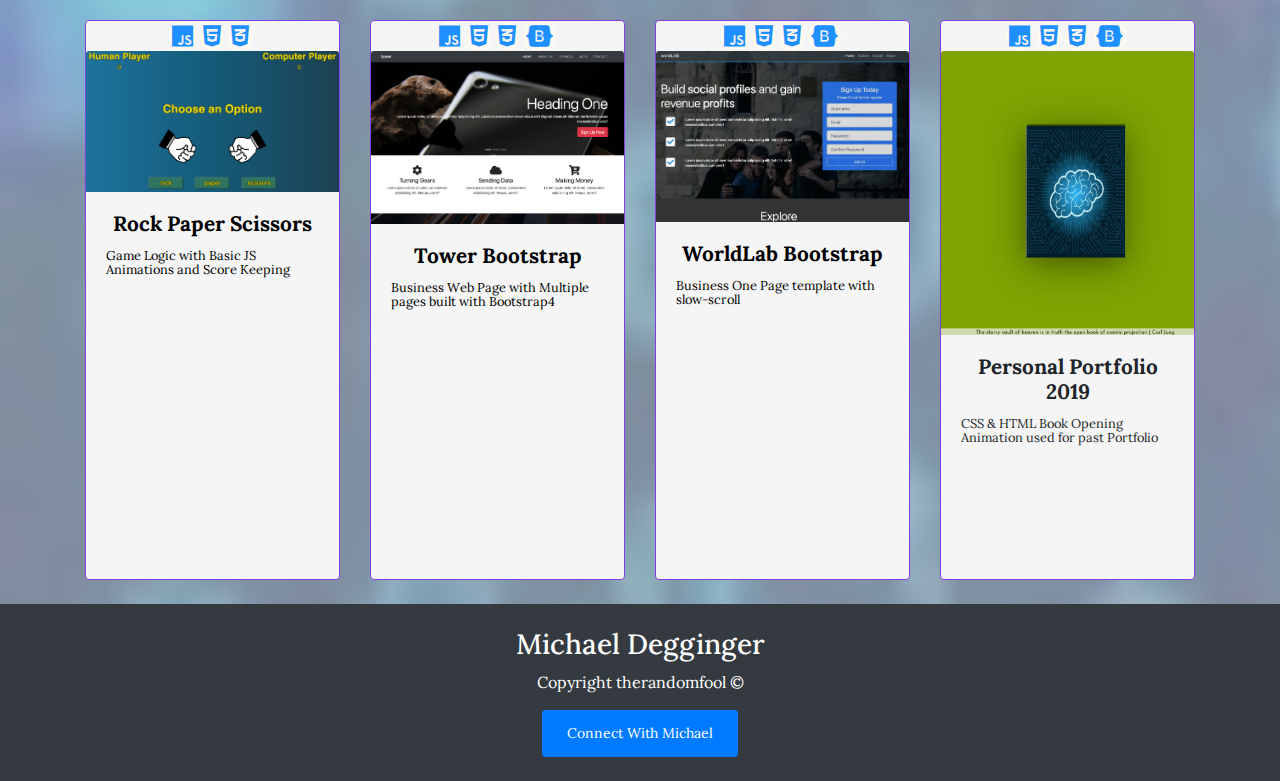
==== commit 0b2cbf6d: "Cards are links to sites now" ====
--- a/index.html
+++ b/index.html
@@ -97,7 +97,7 @@
                       <div class="card">
                         <div class="card-body">
                           <h5 class="card-title">Skills</h5>
-                          <p class="card-text">I am a recent graduate from one of the US’s best Java Full Stack coding schools. Skill Distillery based in Denver, Colorado is nationally recognized for producing qualified, capable Java full stack developers. Java, JavaScript, HTML, CSS , Angular, Typescript. <strong>Okay, a lot of applicants will have similar skills, let me tell you more...</strong></p>
+                          <p class="card-text why">I am a recent graduate from one of the US’s best Java Full Stack coding schools. Skill Distillery based in Denver, Colorado is nationally recognized for producing qualified, capable Java full stack developers. Java, JavaScript, HTML, CSS , Angular, Typescript. <strong>Okay, a lot of applicants will have similar skills, let me tell you more...</strong></p>
                         </div>
                       </div>
                     </div>
@@ -105,7 +105,7 @@
                       <div class="card">
                         <div class="card-body">
                           <h5 class="card-title">Tenacity</h5>
-                          <p class="card-text">Though I have no professional coding experience as of yet, my career to this point can demonstrate that you have an applicant that is tenacious, quick to learn, flexible and able to succeed in all environments, expectations and situations. <strong>W​hat happens when things get tough? I am a motivated go getter that responds and succeeds. Obstacles are my ARCH-ENEMY that need to be obliterated on a daily basis!</strong></p>
+                          <p class="card-text why">Though I have no professional coding experience as of yet, my career to this point can demonstrate that you have an applicant that is tenacious, quick to learn, flexible and able to succeed in all environments, expectations and situations. <strong>W​hat happens when things get tough? I am a motivated go getter that responds and succeeds. Obstacles are my ARCH-ENEMY that need to be obliterated on a daily basis!</strong></p>
                         </div>
                       </div>
                     </div>
@@ -115,7 +115,7 @@
                       <div class="card">
                         <div class="card-body">
                           <h5 class="card-title">Life Experience</h5>
-                          <p class="card-text">Responsible for teams and projects for multi million dollar businesses in many sectors including Las Vegas Casinos, Live Music Venues, Nationally Recognized Industry Leaders and Acknowledged trend setters. <strong>H​ow does this help you? This humble applicant has all the tools to understand your business, philosophy and commitment to being bold.</strong></p>
+                          <p class="card-text why">Responsible for teams and projects for multi million dollar businesses in many sectors including Las Vegas Casinos, Live Music Venues, Nationally Recognized Industry Leaders and Acknowledged trend setters. <strong>H​ow does this help you? This humble applicant has all the tools to understand your business, philosophy and commitment to being bold.</strong></p>
                         </div>
                       </div>
                     </div>
@@ -123,7 +123,7 @@
                       <div class="card">
                         <div class="card-body">
                           <h5 class="card-title">Team ~ Cooperation ~ Leadership</h5>
-                          <p class="card-text">I have always attributed any success that I have had to those who have been on that journey with me. Whether I was a mentor, teacher or student I always looked for a way to pay it forward.​ <strong>Being included on any team will ensure that you will have an individual that will constantly look for ways to help, collaborate or assist other team members.</strong></p>
+                          <p class="card-text why">I have always attributed any success that I have had to those who have been on that journey with me. Whether I was a mentor, teacher or student I always looked for a way to pay it forward.​ <strong>Being included on any team will ensure that you will have an individual that will constantly look for ways to help, collaborate or assist other team members.</strong></p>
                         </div>
                       </div>
                     </div>
@@ -162,49 +162,86 @@
 
      <!-- projects section -->
     <section id="projects-section">
+        <h1 class='text-center head mb-5'><i class="fa fa-star fa-1x"></i> PROJECTS <i class="fa fa-star fa-1x"></i></h1>
         <div class= 'container-fluid'>
-            <h1 class='text-center head mb-5'><i class="fa fa-star fa-1x"></i> PROJECTS <i class="fa fa-star fa-1x"></i></h1>
             <div class = 'container'>
               <div class="row row-cols-1 row-cols-md-2">
                   <div class="col mb-4">
+                    <a href="http://18.224.85.94:8080/CampFree">
                     <div class="card hover">
                         <span class='text-center'><i class="fab fa-angular mr-1"></i><i class="fab fa-java mr-1"></i><i class="fab fa-js mr-1"></i><i class="fab fa-html5 mr-1"></i><i class="fab fa-css3-alt mr-1"></i><i class="fab fa-bootstrap mr-1"></i><i class="fas fa-database mr-1"></i></span>
                       <img src="img/campfree.png" class="card-img-top" alt="...">
                       <div class="card-body">
                         <h5 class="card-title">CampFree</h5>
-                        <p class="card-text">This is a longer card with supporting text below as a natural lead-in to additional content. This content is a little bit longer.</p>
-                      </div>
-                    </div>
+                        <div class='card-text'>
+                            <p>Implemented MVC pattern</p>
+                            <p>RESTful microservices</p>
+                            <p>Spring Security HTTP Basic Auth</p>
+                            <p>Spring Data JPA and Repositories</p>
+                            <p>Version control with Github</p>
+                            <p>Bootstrap4, HTML, CSS, TypeScript, JavaScript and Angular UI/UX</p>
+                            <p>Worked as Project SCRUM Master</p>
+                        </div>
+                      </div>
+                    </div>
+                    </a>
                   </div>
                   <div class="col mb-4">
+                    <a href="http://18.224.85.94:8080/BruShr/">
                     <div class="card hover">
                       <span class='text-center'><i class="fab fa-java mr-1"></i><i class="fab fa-js mr-1"></i><i class="fab fa-html5 mr-1"></i><i class="fab fa-css3-alt mr-1"></i><i class="fab fa-bootstrap mr-1"></i><i class="fas fa-database mr-1"></i></span>
                       <img src="img/Brushr.png" class="card-img-top" alt="...">
                       <div class="card-body">
                         <h5 class="card-title">BruShr</h5>
-                        <p class="card-text">This is a longer card with supporting text below as a natural lead-in to additional content. This content is a little bit longer.</p>
-                      </div>
-                    </div>
+                        <div class='card-text'>
+                            <p>Implemented MVC pattern.</p>
+                            <p>JAVA controllers using Spring Boot</p>
+                            <p>Spring Data JPA Entities</p>
+                            <p>Bootstrap4, HTML, CSS and JavaScript UI/UX</p>
+                            <p>Managed version control with Github</p>
+                            <p>Project DBA implementing a multi table SQL database to persist data</p>
+                        </div>
+                      </div>
+                    </div>
+                    </a>
                   </div>
                   <div class="col mb-4">
+                    <a href="http://18.224.85.94:8080/ReservationTracker">
                     <div class="card hover">
                         <span class='text-center'><i class="fab fa-java mr-1"></i><i class="fab fa-js mr-1"></i><i class="fab fa-html5 mr-1"></i><i class="fab fa-css3-alt mr-1"></i><i class="fab fa-bootstrap mr-1"></i><i class="fas fa-database mr-1"></i></span>
                       <img src="img/reservationTracker.png" class="card-img-top" alt="...">
                       <div class="card-body">
-                        <h5 class="card-title">Resrvation Tracker</h5>
-                        <p class="card-text">This is a longer card with supporting text below as a natural lead-in to additional content.</p>
-                      </div>
-                    </div>
+                        <h5 class="card-title">Reservation Tracker</h5>
+                        <div class='card-text'>
+                            <p>Implemented MVC pattern.</p>
+                            <p>JAVA controllers using Spring Boot</p>
+                            <p>Spring Data JPA Entities</p>
+                            <p>Bootstrap4, HTML, CSS and JavaScript UI/UX</p>
+                            <p>Managed version control with Github</p>
+                            <p>SQL multi table SQL database to persist data</p>
+                        </div>
+                      </div>
+                    </div>
+                    </a>
                   </div>
                   <div class="col mb-4">
+                    <a href="https://github.com/therandomfool/JPACrudProject">
                     <div class="card hover">
                       <span class='text-center'><i class="fab fa-java mr-1"></i><i class="fab fa-js mr-1"></i><i class="fab fa-html5 mr-1"></i><i class="fab fa-css3-alt mr-1"></i><i class="fab fa-bootstrap mr-1"></i><i class="fas fa-database mr-1"></i></span>
                       <img src="img/anryu-blue-2-hammered-gyuto-180mm-18.jpeg" class="card-img-top" alt="...">
                       <div class="card-body">
                         <h5 class="card-title">Mussahi's Japanese Knives</h5>
-                        <p class="card-text">This is a longer card with supporting text below as a natural lead-in to additional content. This content is a little bit longer.</p>
-                      </div>
-                    </div>
+                        <div class='card-text'>
+                            <p>Implemented MVC pattern.</p>
+                            <p>JAVA controllers using Spring Boot</p>
+                            <p>Spring Data JPA Entities</p>
+                            <p>Bootstrap4, HTML, CSS, JSP and JavaScript UI/UX</p>
+                            <p>Managed version control with Github</p>
+                            <p>SQL multi table SQL database to persist data</p>
+                        </div>
+                      </div>
+                    </div>
+                    </a>
                   </div>
                 </div>
             </div>
@@ -213,44 +250,61 @@
           <div class = 'container'>
             <div class="row row-cols-1 row-cols-md-2">
                 <div class="col mb-4">
+                <a href="https://adoring-borg-096bc1.netlify.app/">
                   <div class="card hover">
                       <span class='text-center'><i class="fab fa-js mr-1"></i><i class="fab fa-html5 mr-1"></i><i class="fab fa-css3-alt mr-1"></i><i class="fab fa-bootstrap mr-1"></i></span>
                     <img src="img/soaprobot.png" class="card-img-top" alt="...">
                     <div class="card-body">
                       <h5 class="card-title">Soap Robot</h5>
-                      <p class="card-text">This is a longer card with supporting text below as a natural lead-in to additional content. This content is a little bit longer.</p>
-                    </div>
-                  </div>
-                </div>
-                <div class="col mb-4">
+                      <div class='card-text'>
+                        <p>Non-traditional Navigation Template.</p>
+                      </div>
+                    </div>
+                  </div>
+                </a>
+                </div>
+                <div class="col mb-4">
+                    <a href="https://confident-wilson-953f24.netlify.app/">
                   <div class="card hover">
                       <span class='text-center'><i class="fab fa-js mr-1"></i><i class="fab fa-html5 mr-1"></i><i class="fab fa-css3-alt mr-1"></i></span>
                     <img src="img/nflmatch.png" class="card-img-top" alt="...">
                     <div class="card-body">
                       <h5 class="card-title">NFL Match Game</h5>
-                      <p class="card-text">This is a longer card with supporting text below as a natural lead-in to additional content. This content is a little bit longer.</p>
-                    </div>
-                  </div>
-                </div>
-                <div class="col mb-4">
+                      <div class='card-text'>
+                        <p>Basic Match-em game for all NFL Teams. </p>
+                        <p>Check element states and traversing the DOM for element insertion.</p>
+                      </div>
+                    </div>
+                  </div>
+                </a>
+                </div>
+                <div class="col mb-4">
+                    <a href="https://stoic-bassi-2c60ca.netlify.app/">
                   <div class="card hover">
                       <span class='text-center'><i class="fab fa-js mr-1"></i><i class="fab fa-html5 mr-1"></i><i class="fab fa-css3-alt mr-1"></i></span>
                     <img src="img/tts.png" class="card-img-top" alt="...">
                     <div class="card-body">
                       <h5 class="card-title">Text to Speech</h5>
-                      <p class="card-text">This is a longer card with supporting text below as a natural lead-in to additional content.</p>
-                    </div>
-                  </div>
-                </div>
-                <div class="col mb-4">
+                      <div class='card-text'>
+                        <p>Type in Chat Box and receive speech back from multiple areas/accents of the World </p>
+                    </div>
+                    </div>
+                  </div>
+                </a>
+                </div>
+                <div class="col mb-4">
+                    <a href="https://keen-tereshkova-f558ea.netlify.app/">
                   <div class="card hover">
                       <span class='text-center'><i class="fab fa-js mr-1"></i><i class="fab fa-html5 mr-1"></i><i class="fab fa-css3-alt mr-1"></i></span>
                     <img src="img/darksky.png" class="card-img-top" alt="...">
                     <div class="card-body">
                       <h5 class="card-title">Dark Sky Weather</h5>
-                      <p class="card-text">This is a longer card with supporting text below as a natural lead-in to additional content. This content is a little bit longer.</p>
-                    </div>
-                  </div>
+                      <div class='card-text'>
+                        <p>Weather app using dark sky API</p>
+                      </div>
+                    </div>
+                  </div>
+                </a>
                 </div>
               </div>
           </div>
@@ -259,42 +313,57 @@
           <div class = 'container'>
             <div class="row row-cols-1 row-cols-md-2">
                 <div class="col mb-4">
+                    <a href="https://nifty-pike-7ab197.netlify.app/">
                   <div class="card hover">
                       <span class='text-center'><i class="fab fa-js mr-1"></i><i class="fab fa-html5 mr-1"></i><i class="fab fa-css3-alt mr-1"></i></span>
                     <img src="img/rockpaperscissors.png" class="card-img-top" alt="...">
                     <div class="card-body">
                       <h5 class="card-title">Rock Paper Scissors</h5>
-                      <p class="card-text">This is a longer card with supporting text below as a natural lead-in to additional content. This content is a little bit longer.</p>
-                    </div>
-                  </div>
-                </div>
-                <div class="col mb-4">
-                  <div class="card hover">
+                      <div class='card-text'>
+                        <p>Game Logic with Basic JS Animations and Score Keeping</p>
+                      </div>
+                    </div>
+                  </div>
+                </a>
+                </div>
+                <div class="col mb-4">
+                    <a href="https://kind-chandrasekhar-3c6960.netlify.app/">
+                  <div class="card hover">
+                    
                       <span class='text-center'><i class="fab fa-js mr-1"></i><i class="fab fa-html5 mr-1"></i><i class="fab fa-css3-alt mr-1"></i><i class="fab fa-bootstrap mr-1"></i></span>
                     <img src="img/tower.png" class="card-img-top" alt="...">
                     <div class="card-body">
                       <h5 class="card-title">Tower Bootstrap</h5>
-                      <p class="card-text">This is a longer card with supporting text below as a natural lead-in to additional content. This content is a little bit longer.</p>
-                    </div>
-                  </div>
-                </div>
-                <div class="col mb-4">
+                      <div class='card-text'>
+                        <p>Business Web Page with Multiple pages built with Bootstrap4</p>
+                      </div>
+                    </div>
+                  </div>
+                </a>
+                </div>
+                <div class="col mb-4">
+                    <a href="https://modest-allen-9ffa8c.netlify.app/">
                   <div class="card hover">
                       <span class='text-center'><i class="fab fa-js mr-1"></i><i class="fab fa-html5 mr-1"></i><i class="fab fa-css3-alt mr-1"></i><i class="fab fa-bootstrap mr-1"></i></span>
                     <img src="img/worldlab.png" class="card-img-top" alt="...">
                     <div class="card-body">
                       <h5 class="card-title">WorldLab Bootstrap</h5>
-                      <p class="card-text">This is a longer card with supporting text below as a natural lead-in to additional content.</p>
-                    </div>
-                  </div>
+                      <div class='card-text'>
+                        <p>Business One Page template with slow-scroll</p>
+                      </div>
+                    </div>
+                  </div>
+                </a>
                 </div>
                 <div class="col mb-4">
                   <div class="card hover">
                       <span class='text-center'><i class="fab fa-js mr-1"></i><i class="fab fa-html5 mr-1"></i><i class="fab fa-css3-alt mr-1"></i><i class="fab fa-bootstrap mr-1"></i></span>
                     <img src="img/portfolio.png" class="card-img-top" alt="...">
                     <div class="card-body">
-                      <h5 class="card-title">Personal Portfolio 2020</h5>
-                      <p class="card-text">This is a longer card with supporting text below as a natural lead-in to additional content. This content is a little bit longer.</p>
+                      <h5 class="card-title">Personal Portfolio 2019</h5>
+                      <div class='card-text'>
+                        <p>CSS & HTML Book Opening Animation used for past Portfolio</p>
+                      </div>
                     </div>
                   </div>
                 </div>
--- a/style.css
+++ b/style.css
@@ -1,5 +1,8 @@
 @import url('https://fonts.googleapis.com/css2?family=Lora:ital,wght@0,400;0,500;0,600;0,700;1,400;1,500;1,600;1,700&display=swap');
-
+*
+{
+text-decoration: none !important;
+}
 body{
     background-image: url("img/background.jpeg");
     background-size: cover;
@@ -8,7 +11,6 @@
     background-blend-mode:soft-light;
     box-sizing: border-box;
     font-family: 'Lora', serif;
-    
 }
 
 #logo
@@ -77,12 +79,14 @@
 {
 border:1px ridge #8140dd ;
 background-color: whitesmoke;
+overflow: auto;
 
 }
 
 .hover
 {
     height: 35em;
+    text-decoration: none !important;
 }
 
 .hover:hover {
@@ -108,7 +112,7 @@
 background-color: dodgerblue;
 /* opacity: 85%; */
 color: whitesmoke;
-margin-top: 5em;
+/* margin-top: 5em; */
 }
 
 .head
@@ -142,7 +146,55 @@
     }
     }
 
+
+    #connect-section
+    {
+    padding-top: 6em;
+    }
+
+    #why-section
+    {
+    padding-top: 6em;
+    }
+
+    #hobbies-section
+    {
+    padding-top: 6em;
+    }
+
+    #projects-section
+    {
+    padding-top: 7em;
+    }
+
+    #home
+    {
+    padding-top: 5em;
+    }
+
+    .card-text
+    {
+    font-size: .8em;
+    line-height: 1.1;
+    }
+
+    .why
+    {
+    font-size: 1.2em !important;
+    line-height: 1.6 !important;    
+    }
+
+    .card-title
+    {
+    font-weight: 900;
+    text-align: center;
+    font-size: 1.3em;
+    }
+
     
 
-
-
+  
+    
+
+
+
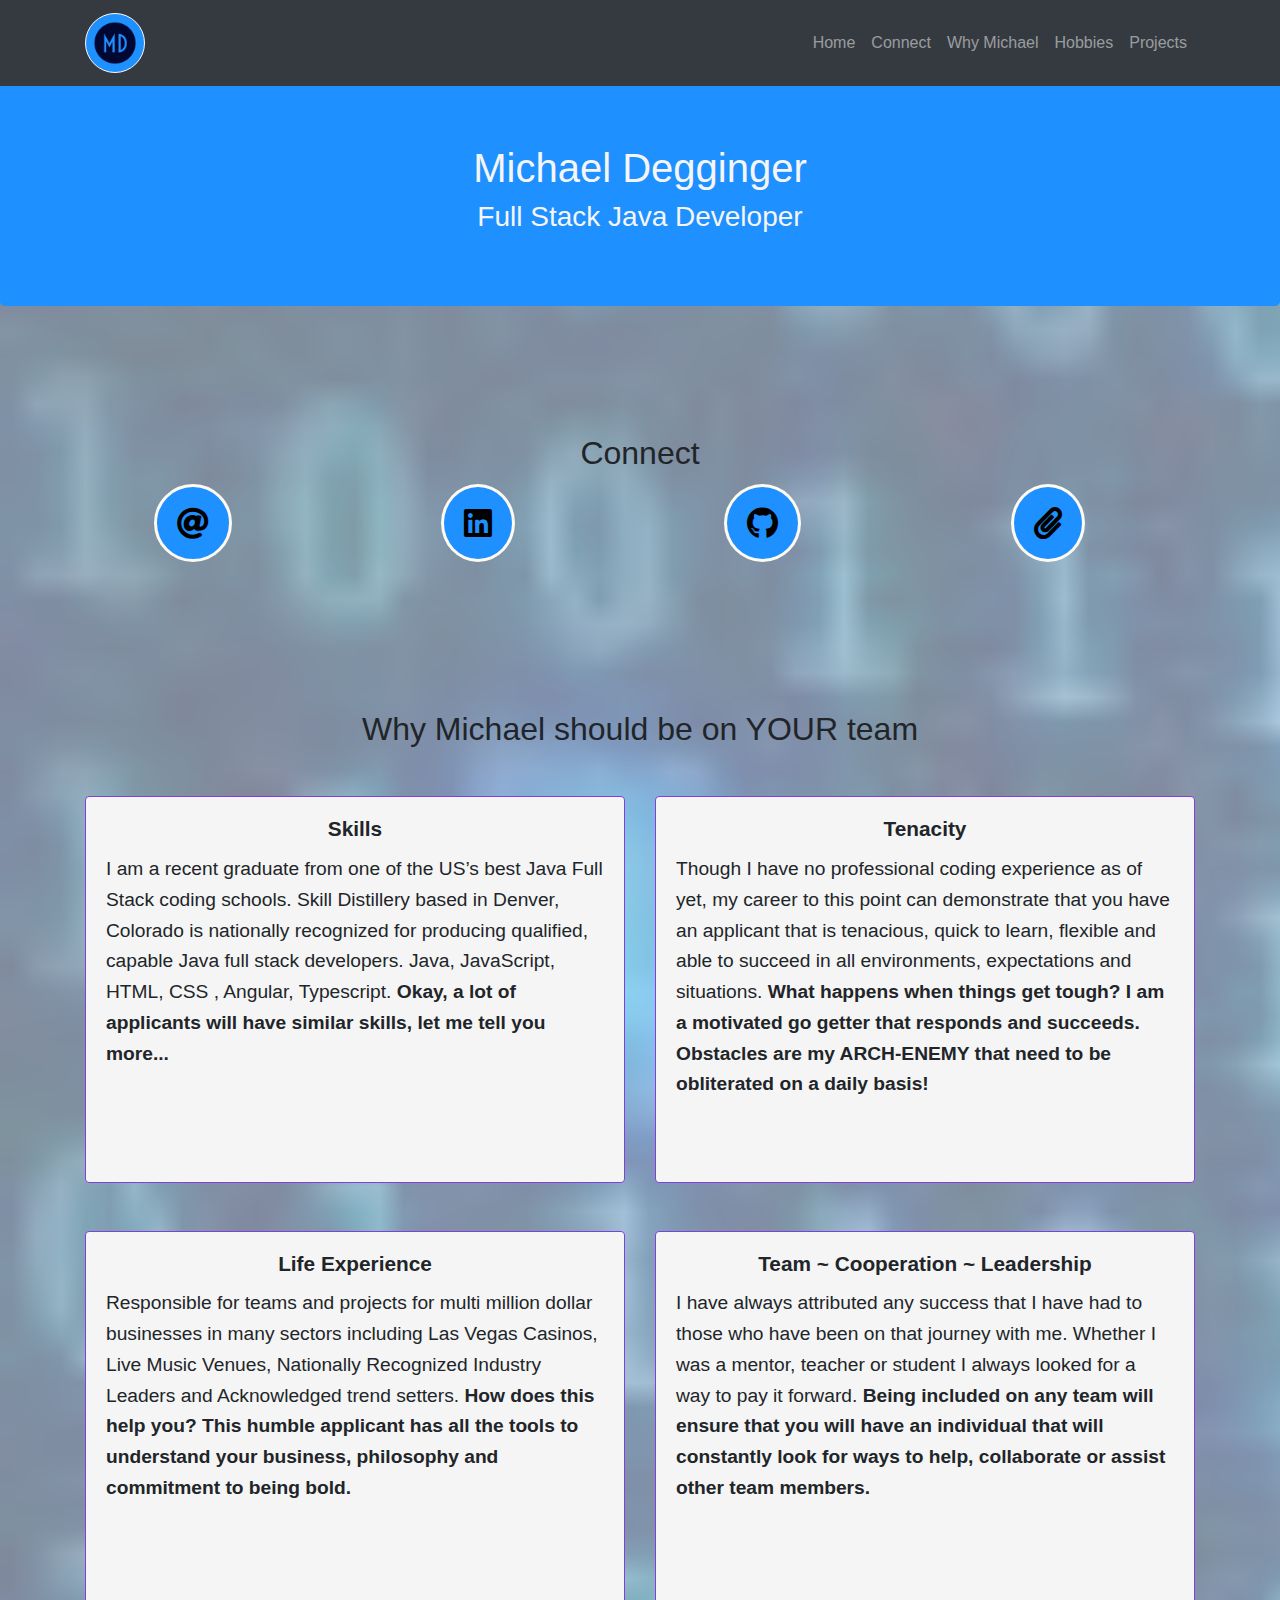
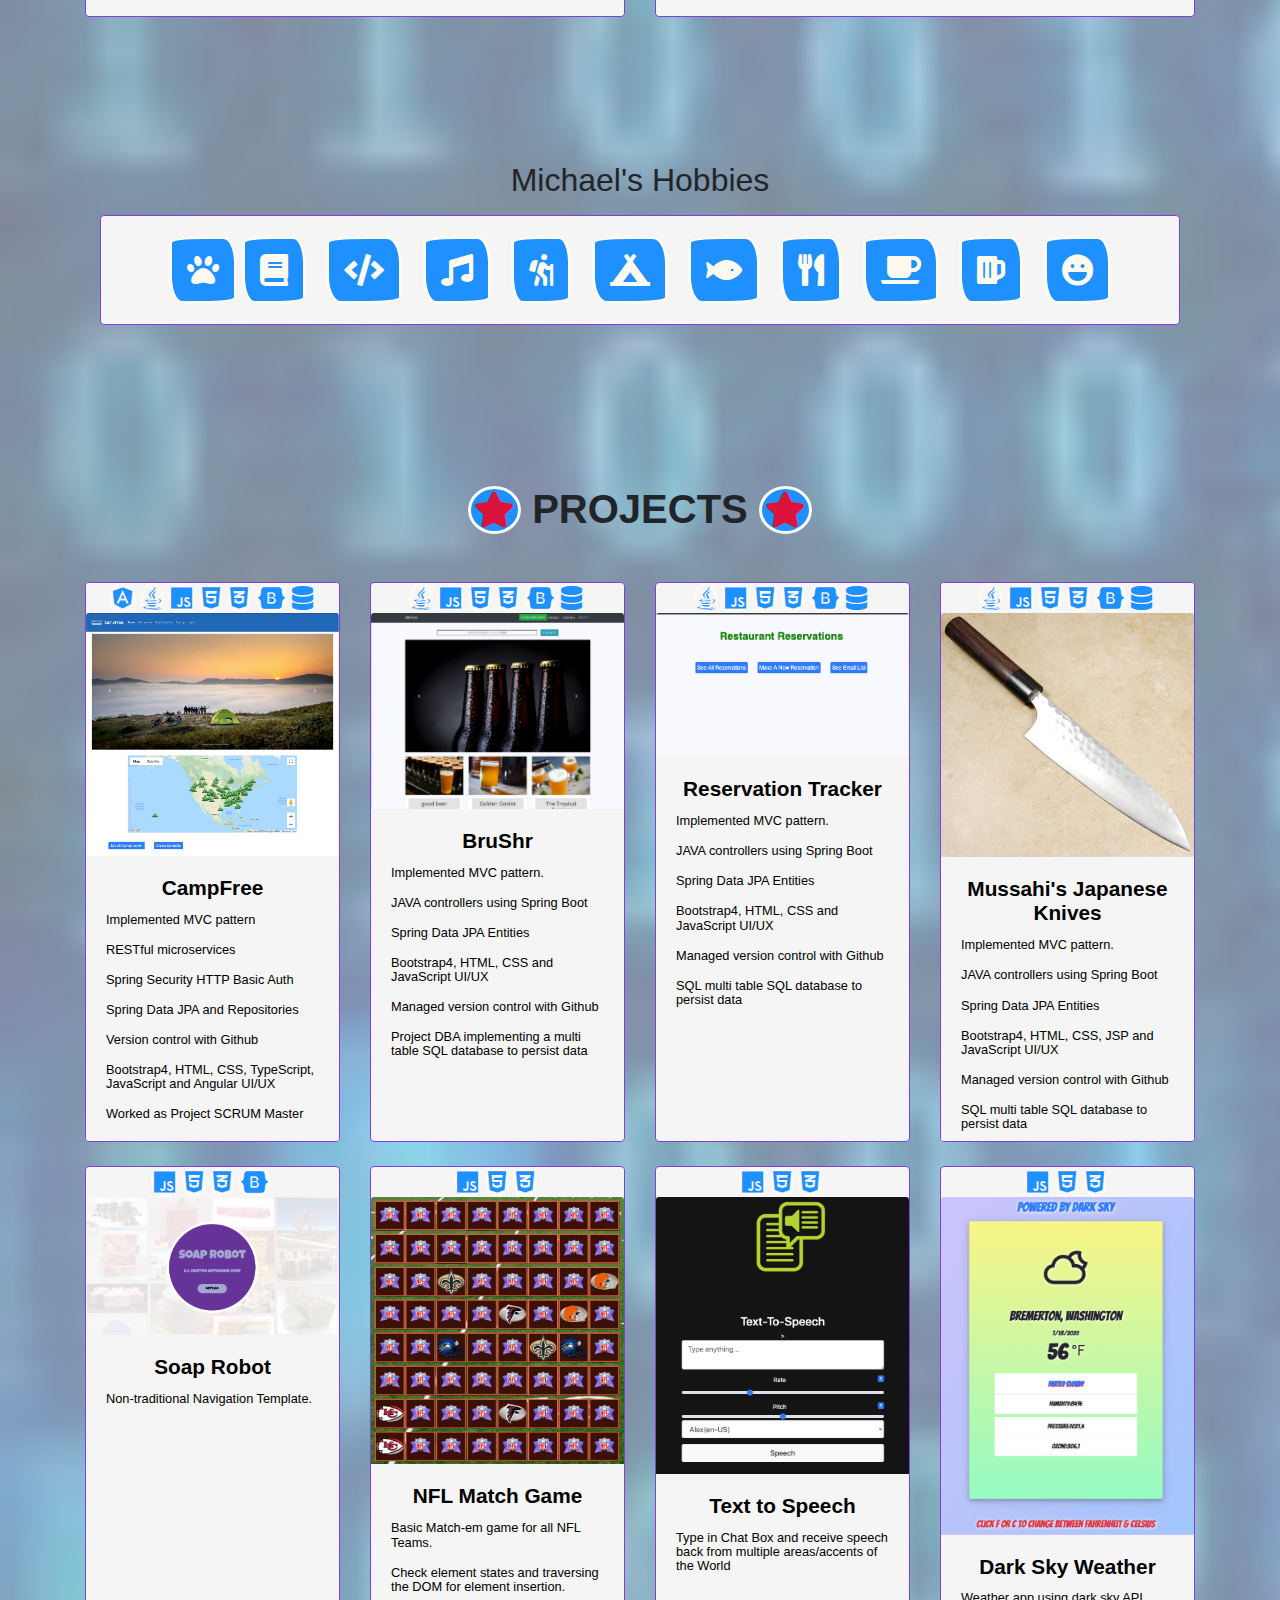
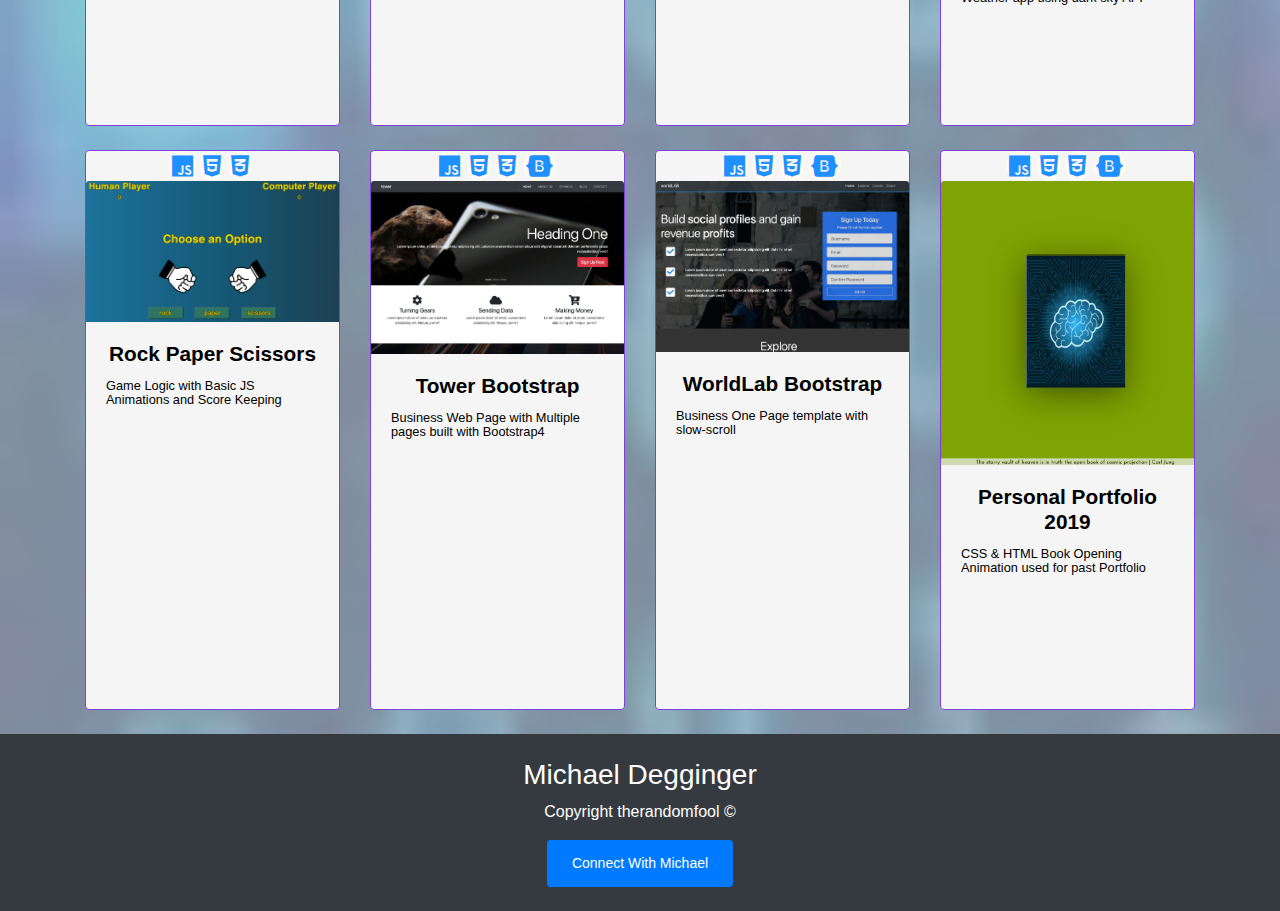
==== commit 3fcd679f: "Update email and new resume" ====
--- a/index.html
+++ b/index.html
@@ -64,20 +64,20 @@
             <h2 class= 'text-center'>Connect</h2>
           <div class="container text-center">
               <div class="row">
-                <div class="col-sm connect m-3">
-                  <a href="mailto:michaeldegginger@gmail.com"><i class=" ml-2 mr-5 fa fa-at fa-2x"></i></a>
-                </div>
-                <div class="col-sm connect m-3">
+                <div class="col-sm connect m-1">
+                  <a href="mailto:michaeldegginger@protonmail.com"><i class=" ml-2 mr-5 fa fa-at fa-2x"></i></a>
+                </div>
+                <div class="col-sm connect m-1">
                   <a href="https://www.linkedin.com/in/michael-degginger-a00b581ab/"
                     ><i class="ml-2 mr-5 fab fa-linkedin fa-2x"></i
                   ></a>
                 </div>
-                <div class="col-sm connect m-3">
+                <div class="col-sm connect m-1">
                   <a href="https://github.com/therandomfool"
                   ><i class="ml-2 mr-5 fab fa-github fa-2x"></i
                 ></a>
                 </div>
-                <div class="col-sm connect m-3">
+                <div class="col-sm connect m-1">
                   <a href="resume.html"
                   ><i class="ml-2 mr-5 fa fa-paperclip fa-2x"></i></i
                 ></a>
@@ -356,6 +356,7 @@
                 </a>
                 </div>
                 <div class="col mb-4">
+                <a href="https://youthful-borg-01d699.netlify.app/">
                   <div class="card hover">
                       <span class='text-center'><i class="fab fa-js mr-1"></i><i class="fab fa-html5 mr-1"></i><i class="fab fa-css3-alt mr-1"></i><i class="fab fa-bootstrap mr-1"></i></span>
                     <img src="img/portfolio.png" class="card-img-top" alt="...">
@@ -366,6 +367,7 @@
                       </div>
                     </div>
                   </div>
+                </a>
                 </div>
               </div>
           </div>
--- a/style.css
+++ b/style.css
@@ -10,7 +10,8 @@
     background-color: rgba(240,248,255,0.56);
     background-blend-mode:soft-light;
     box-sizing: border-box;
-    font-family: 'Lora', serif;
+    /* font-family: 'Lora', serif; */
+    font-family: Helvetica, sans-serif;
 }
 
 #logo
@@ -92,7 +93,7 @@
 .hover:hover {
     -ms-transform: scale(1.5); /* IE 9 */
     -webkit-transform: scale(1.5); /* Safari 3-8 */
-    transform: scale(1.45); 
+    transform: scale(1.15); 
     transition: transform 1s ease;
     z-index: 100;
     overflow: hidden;
@@ -182,6 +183,7 @@
     {
     font-size: 1.2em !important;
     line-height: 1.6 !important;    
+    height: 16em;;
     }
 
     .card-title
